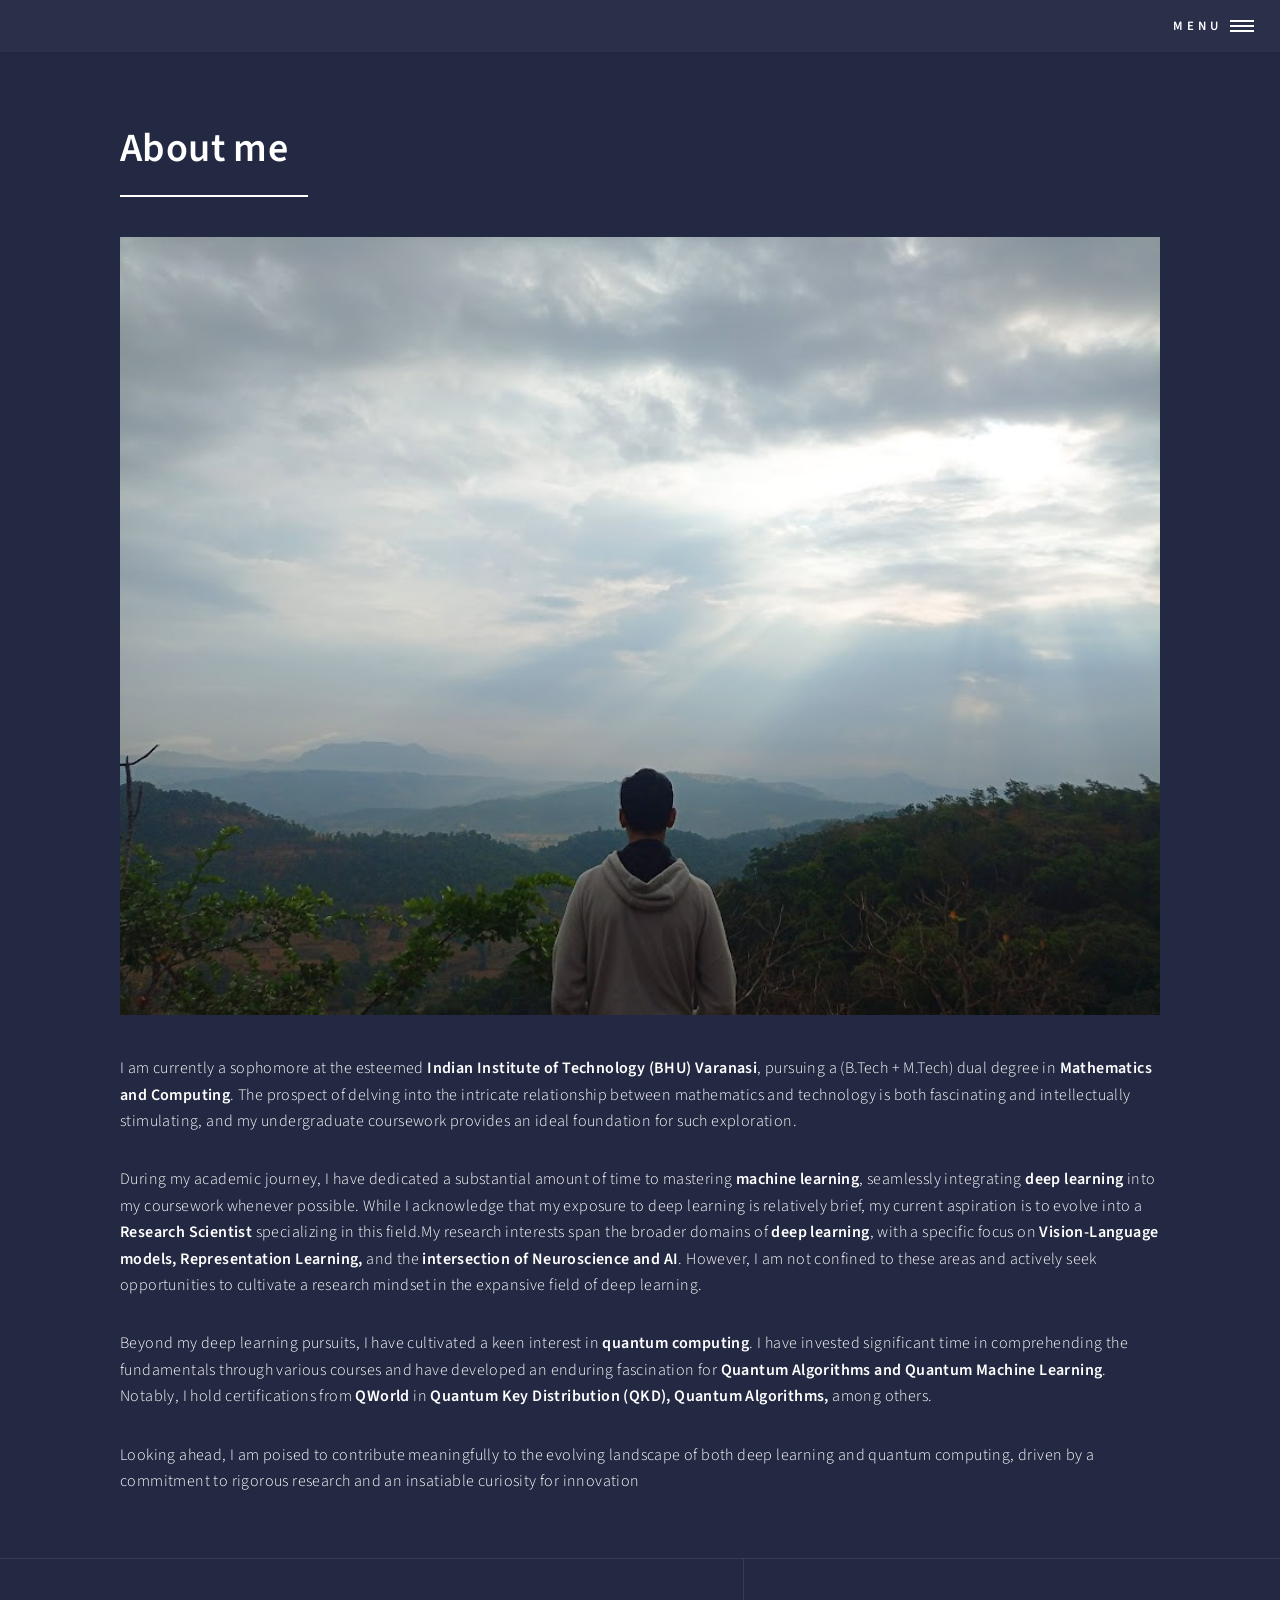
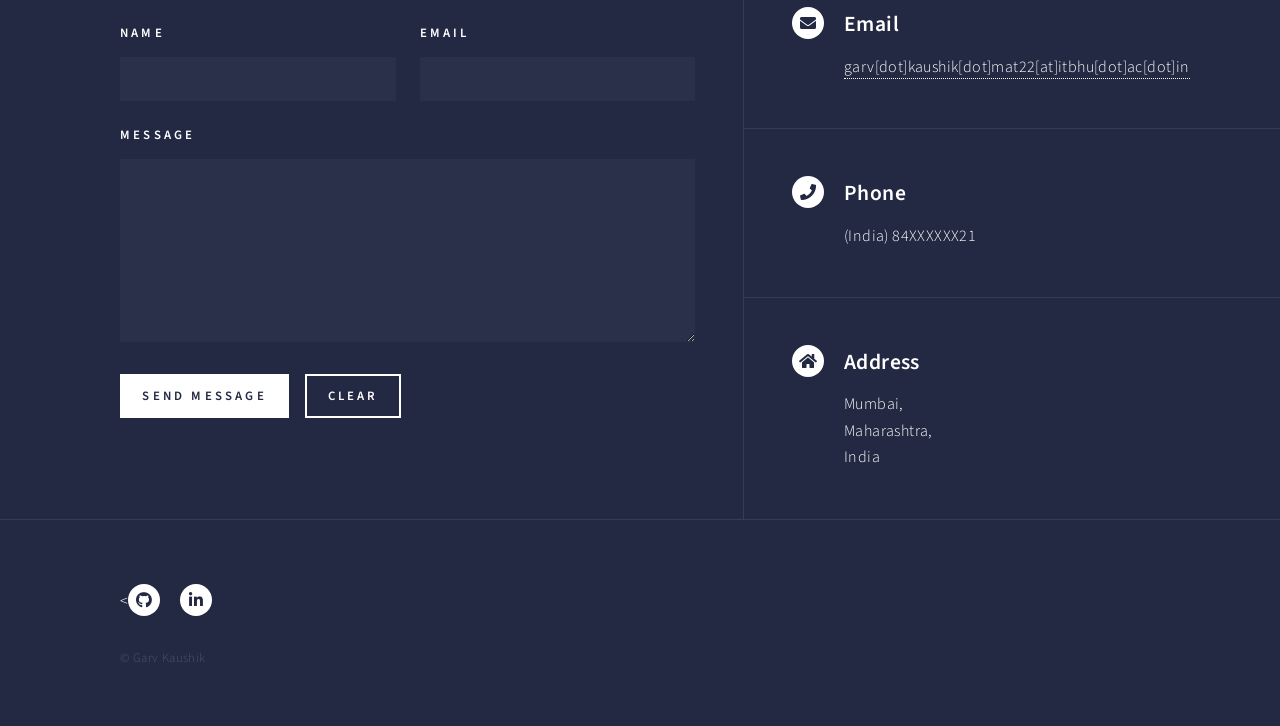
==== About_me.html @ 54e35c18 "Intial Commit" ====
<!DOCTYPE HTML>

<html>
	<head>
		<title>About me- Garv Kaushik</title>
		<meta charset="utf-8" />
		<meta name="viewport" content="width=device-width, initial-scale=1, user-scalable=no" />
		<link rel="stylesheet" href="assets/css/main.css" />
		<noscript><link rel="stylesheet" href="assets/css/noscript.css" /></noscript>
	</head>
	<body class="is-preload">

		<!-- Wrapper -->
			<div id="wrapper">

				<!-- Header -->
					<header id="header">
						<nav>
							<a href="#menu">Menu</a>
						</nav>
					</header>

				<!-- Menu -->
				<nav id="menu">
					<ul class="links">
						<li><a href="index.html">Home</a></li>
						<li><a href="About_me.html">About me</a></li>
						<li><a href="Projects.html">Projects</a></li>
						<li><a href="Experience.html">Experience</a></li>
						<li><a href="Academic_Achievements.html">Academic Achievements</a></li>
					</ul>
					<ul class="actions stacked">
						<li><a href="https://drive.google.com/file/d/11mmq-RxL48iSy49gNQ20xKnL7WQzldx2/view?usp=drive_link" class="button primary fit">CV/Resume</a></li>
					</ul>
				</nav>

				<!-- Main -->
					<div id="main" class="alt">

						<!-- One -->
							<section id="one">
								<div class="inner">
									<header class="major">
										<h1>About me</h1>
									</header>
									<span class="image main"><img src="images/About_me.jpg" alt="" /></span>
									<p>I am currently a sophomore at the esteemed <Strong>Indian Institute of Technology (BHU) Varanasi</Strong>, pursuing a (B.Tech + M.Tech) dual degree in <Strong>Mathematics and Computing</Strong>. The prospect of delving into the intricate relationship between mathematics and technology is both fascinating and intellectually stimulating, and my undergraduate coursework provides an ideal foundation for such exploration.</p>
									<p>During my academic journey, I have dedicated a substantial amount of time to mastering <Strong>machine learning</Strong>, seamlessly integrating <Strong>deep learning</Strong> into my coursework whenever possible. While I acknowledge that my exposure to deep learning is relatively brief, my current aspiration is to evolve into a <Strong>Research Scientist</Strong> specializing in this field.My research interests span the broader domains of <Strong>deep learning</Strong>, with a specific focus on <Strong>Vision-Language models, Representation Learning,</Strong> and the <Strong>intersection of Neuroscience and AI</Strong>. However, I am not confined to these areas and actively seek opportunities to cultivate a research mindset in the expansive field of deep learning. </p>
									<p>Beyond my deep learning pursuits, I have cultivated a keen interest in <Strong>quantum computing</Strong>. I have invested significant time in comprehending the fundamentals through various courses and have developed an enduring fascination for <Strong>Quantum Algorithms and Quantum Machine Learning</Strong>. Notably, I hold certifications from <Strong>QWorld</Strong> in <Strong>Quantum Key Distribution (QKD), Quantum Algorithms,</Strong> among others.</p>
									<p>Looking ahead, I am poised to contribute meaningfully to the evolving landscape of both deep learning and quantum computing, driven by a commitment to rigorous research and an insatiable curiosity for innovation</p>
								</div>
							</section>

					</div>

				<!-- Contact -->
					<section id="contact">
						<div class="inner">
							<section>
								<form method="post" action="#">
									<div class="fields">
										<div class="field half">
											<label for="name">Name</label>
											<input type="text" name="name" id="name" />
										</div>
										<div class="field half">
											<label for="email">Email</label>
											<input type="text" name="email" id="email" />
										</div>
										<div class="field">
											<label for="message">Message</label>
											<textarea name="message" id="message" rows="6"></textarea>
										</div>
									</div>
									<ul class="actions">
										<li><input type="submit" value="Send Message" class="primary" /></li>
										<li><input type="reset" value="Clear" /></li>
									</ul>
								</form>
							</section>
							<section class="split">
								<section>
									<div class="contact-method">
										<span class="icon solid alt fa-envelope"></span>
										<h3>Email</h3>
										<a href="#">garv[dot]kaushik[dot]mat22[at]itbhu[dot]ac[dot]in</a>
									</div>
								</section>
								<section>
									<div class="contact-method">
										<span class="icon solid alt fa-phone"></span>
										<h3>Phone</h3>
										<span>(India) 84XXXXXX21</span>
									</div>
								</section>
								<section>
									<div class="contact-method">
										<span class="icon solid alt fa-home"></span>
										<h3>Address</h3>
										<span>Mumbai,<br />
										Maharashtra,<br />
										India</span>
									</div>
								</section>
							</section>
						</div>
					</section>

				<!-- Footer -->
					<footer id="footer">
						<div class="inner">
							<ul class="icons">
								<<li><a href="https://github.com/GARV-k" class="icon brands alt fa-github"><span class="label">GitHub</span></a></li>
								<li><a href="https://www.linkedin.com/in/garv-kaushik-52278624b/" class="icon brands alt fa-linkedin-in"><span class="label">LinkedIn</span></a></li>
							</ul>
							<ul class="copyright">
								<li>&copy; Garv Kaushik</li>
							</ul>
						</div>
					</footer>

			</div>

		<!-- Scripts -->
			<script src="assets/js/jquery.min.js"></script>
			<script src="assets/js/jquery.scrolly.min.js"></script>
			<script src="assets/js/jquery.scrollex.min.js"></script>
			<script src="assets/js/browser.min.js"></script>
			<script src="assets/js/breakpoints.min.js"></script>
			<script src="assets/js/util.js"></script>
			<script src="assets/js/main.js"></script>

	</body>
</html>
---- assets/css/main.css ----
@import url(fontawesome-all.min.css);
@import url("https://fonts.googleapis.com/css?family=Source+Sans+Pro:300,300italic,600,600italic");

/*
	Forty by HTML5 UP
	html5up.net | @ajlkn
	Free for personal and commercial use under the CCA 3.0 license (html5up.net/license)
*/
/* Add this in your CSS file or in the style tag within the head */
/* Add this in your CSS file or in the style tag within the head */
/* Add this in your CSS file or in the style tag within the head */
.circle-image {
    border-radius: 50%;
    width: 200px; /* Adjust the width as needed */
    height: 200px; /* Adjust the height as needed */
    object-fit: cover; /* Maintain the aspect ratio */
    margin-left: auto; /* Push the image to the right */
    display: block; /* Ensure the image is treated as a block element */
    margin-bottom: 20px; /* Optional: Adjust margin as needed */
}


html, body, div, span, applet, object,
iframe, h1, h2, h3, h4, h5, h6, p, blockquote,
pre, a, abbr, acronym, address, big, cite,
code, del, dfn, em, img, ins, kbd, q, s, samp,
small, strike, strong, sub, sup, tt, var, b,
u, i, center, dl, dt, dd, ol, ul, li, fieldset,
form, label, legend, table, caption, tbody,
tfoot, thead, tr, th, td, article, aside,
canvas, details, embed, figure, figcaption,
footer, header, hgroup, menu, nav, output, ruby,
section, summary, time, mark, audio, video {
	margin: 0;
	padding: 0;
	border: 0;
	font-size: 100%;
	font: inherit;
	vertical-align: baseline;}

article, aside, details, figcaption, figure,
footer, header, hgroup, menu, nav, section {
	display: block;}

body {
	line-height: 1;
}

ol, ul {
	list-style: none;
}

blockquote, q {
	quotes: none;
}

	blockquote:before, blockquote:after, q:before, q:after {
		content: '';
		content: none;
	}

table {
	border-collapse: collapse;
	border-spacing: 0;
}

body {
	-webkit-text-size-adjust: none;
}

mark {
	background-color: transparent;
	color: inherit;
}

input::-moz-focus-inner {
	border: 0;
	padding: 0;
}

input, select, textarea {
	-moz-appearance: none;
	-webkit-appearance: none;
	-ms-appearance: none;
	appearance: none;
}

/* Basic */

	@-ms-viewport {
		width: device-width;
	}

	body {
		-ms-overflow-style: scrollbar;
	}

	@media screen and (max-width: 480px) {

		html, body {
			min-width: 320px;
		}

	}

	html {
		box-sizing: border-box;
	}

	*, *:before, *:after {
		box-sizing: inherit;
	}

	body {
		background: #242943;
	}

		body.is-preload *, body.is-preload *:before, body.is-preload *:after {
			-moz-animation: none !important;
			-webkit-animation: none !important;
			-ms-animation: none !important;
			animation: none !important;
			-moz-transition: none !important;
			-webkit-transition: none !important;
			-ms-transition: none !important;
			transition: none !important;
		}

/* Type */

	body, input, select, textarea {
		color: #ffffff;
		font-family: "Source Sans Pro", Helvetica, sans-serif;
		font-size: 17pt;
		font-weight: 300;
		letter-spacing: 0.025em;
		line-height: 1.65;
	}

		@media screen and (max-width: 1680px) {

			body, input, select, textarea {
				font-size: 14pt;
			}

		}

		@media screen and (max-width: 1280px) {

			body, input, select, textarea {
				font-size: 12pt;
			}

		}

		@media screen and (max-width: 360px) {

			body, input, select, textarea {
				font-size: 11pt;
			}

		}

	a {
		-moz-transition: color 0.2s ease-in-out, border-bottom-color 0.2s ease-in-out;
		-webkit-transition: color 0.2s ease-in-out, border-bottom-color 0.2s ease-in-out;
		-ms-transition: color 0.2s ease-in-out, border-bottom-color 0.2s ease-in-out;
		transition: color 0.2s ease-in-out, border-bottom-color 0.2s ease-in-out;
		border-bottom: dotted 1px;
		color: inherit;
		text-decoration: none;
	}

		a:hover {
			border-bottom-color: transparent;
			color: #9bf1ff !important;
		}

		a:active {
			color: #53e3fb !important;
		}

	strong, b {
		color: #ffffff;
		font-weight: 600;
	}

	em, i {
		font-style: italic;
	}

	p {
		margin: 0 0 2em 0;
	}

	h1, h2, h3, h4, h5, h6 {
		color: #ffffff;
		font-weight: 600;
		line-height: 1.65;
		margin: 0 0 1em 0;
	}

		h1 a, h2 a, h3 a, h4 a, h5 a, h6 a {
			color: inherit;
			border-bottom: 0;
		}

	h1 {
		font-size: 2.5em;
	}

	h2 {
		font-size: 1.75em;
	}

	h3 {
		font-size: 1.35em;
	}

	h4 {
		font-size: 1.1em;
	}

	h5 {
		font-size: 0.9em;
	}

	h6 {
		font-size: 0.7em;
	}

	@media screen and (max-width: 736px) {

		h1 {
			font-size: 2em;
		}

		h2 {
			font-size: 1.5em;
		}

		h3 {
			font-size: 1.25em;
		}

	}

	sub {
		font-size: 0.8em;
		position: relative;
		top: 0.5em;
	}

	sup {
		font-size: 0.8em;
		position: relative;
		top: -0.5em;
	}

	blockquote {
		border-left: solid 4px rgba(212, 212, 255, 0.1);
		font-style: italic;
		margin: 0 0 2em 0;
		padding: 0.5em 0 0.5em 2em;
	}

	code {
		background: rgba(212, 212, 255, 0.035);
		font-family: "Courier New", monospace;
		font-size: 0.9em;
		margin: 0 0.25em;
		padding: 0.25em 0.65em;
	}

	pre {
		-webkit-overflow-scrolling: touch;
		font-family: "Courier New", monospace;
		font-size: 0.9em;
		margin: 0 0 2em 0;
	}

		pre code {
			display: block;
			line-height: 1.75;
			padding: 1em 1.5em;
			overflow-x: auto;
		}

	hr {
		border: 0;
		border-bottom: solid 1px rgba(212, 212, 255, 0.1);
		margin: 2em 0;
	}

		hr.major {
			margin: 3em 0;
		}

	.align-left {
		text-align: left;
	}

	.align-center {
		text-align: center;
	}

	.align-right {
		text-align: right;
	}

/* Row */

	.row {
		display: flex;
		flex-wrap: wrap;
		box-sizing: border-box;
		align-items: stretch;
	}

		.row > * {
			box-sizing: border-box;
		}

		.row.gtr-uniform > * > :last-child {
			margin-bottom: 0;
		}

		.row.aln-left {
			justify-content: flex-start;
		}

		.row.aln-center {
			justify-content: center;
		}

		.row.aln-right {
			justify-content: flex-end;
		}

		.row.aln-top {
			align-items: flex-start;
		}

		.row.aln-middle {
			align-items: center;
		}

		.row.aln-bottom {
			align-items: flex-end;
		}

		.row > .imp {
			order: -1;
		}

		.row > .col-1 {
			width: 8.33333%;
		}

		.row > .off-1 {
			margin-left: 8.33333%;
		}

		.row > .col-2 {
			width: 16.66667%;
		}

		.row > .off-2 {
			margin-left: 16.66667%;
		}

		.row > .col-3 {
			width: 25%;
		}

		.row > .off-3 {
			margin-left: 25%;
		}

		.row > .col-4 {
			width: 33.33333%;
		}

		.row > .off-4 {
			margin-left: 33.33333%;
		}

		.row > .col-5 {
			width: 41.66667%;
		}

		.row > .off-5 {
			margin-left: 41.66667%;
		}

		.row > .col-6 {
			width: 50%;
		}

		.row > .off-6 {
			margin-left: 50%;
		}

		.row > .col-7 {
			width: 58.33333%;
		}

		.row > .off-7 {
			margin-left: 58.33333%;
		}

		.row > .col-8 {
			width: 66.66667%;
		}

		.row > .off-8 {
			margin-left: 66.66667%;
		}

		.row > .col-9 {
			width: 75%;
		}

		.row > .off-9 {
			margin-left: 75%;
		}

		.row > .col-10 {
			width: 83.33333%;
		}

		.row > .off-10 {
			margin-left: 83.33333%;
		}

		.row > .col-11 {
			width: 91.66667%;
		}

		.row > .off-11 {
			margin-left: 91.66667%;
		}

		.row > .col-12 {
			width: 100%;
		}

		.row > .off-12 {
			margin-left: 100%;
		}

		.row.gtr-0 {
			margin-top: 0;
			margin-left: 0em;
		}

			.row.gtr-0 > * {
				padding: 0 0 0 0em;
			}

			.row.gtr-0.gtr-uniform {
				margin-top: 0em;
			}

				.row.gtr-0.gtr-uniform > * {
					padding-top: 0em;
				}

		.row.gtr-25 {
			margin-top: 0;
			margin-left: -0.5em;
		}

			.row.gtr-25 > * {
				padding: 0 0 0 0.5em;
			}

			.row.gtr-25.gtr-uniform {
				margin-top: -0.5em;
			}

				.row.gtr-25.gtr-uniform > * {
					padding-top: 0.5em;
				}

		.row.gtr-50 {
			margin-top: 0;
			margin-left: -1em;
		}

			.row.gtr-50 > * {
				padding: 0 0 0 1em;
			}

			.row.gtr-50.gtr-uniform {
				margin-top: -1em;
			}

				.row.gtr-50.gtr-uniform > * {
					padding-top: 1em;
				}

		.row {
			margin-top: 0;
			margin-left: -2em;
		}

			.row > * {
				padding: 0 0 0 2em;
			}

			.row.gtr-uniform {
				margin-top: -2em;
			}

				.row.gtr-uniform > * {
					padding-top: 2em;
				}

		.row.gtr-150 {
			margin-top: 0;
			margin-left: -3em;
		}

			.row.gtr-150 > * {
				padding: 0 0 0 3em;
			}

			.row.gtr-150.gtr-uniform {
				margin-top: -3em;
			}

				.row.gtr-150.gtr-uniform > * {
					padding-top: 3em;
				}

		.row.gtr-200 {
			margin-top: 0;
			margin-left: -4em;
		}

			.row.gtr-200 > * {
				padding: 0 0 0 4em;
			}

			.row.gtr-200.gtr-uniform {
				margin-top: -4em;
			}

				.row.gtr-200.gtr-uniform > * {
					padding-top: 4em;
				}

		@media screen and (max-width: 1680px) {

			.row {
				display: flex;
				flex-wrap: wrap;
				box-sizing: border-box;
				align-items: stretch;
			}

				.row > * {
					box-sizing: border-box;
				}

				.row.gtr-uniform > * > :last-child {
					margin-bottom: 0;
				}

				.row.aln-left {
					justify-content: flex-start;
				}

				.row.aln-center {
					justify-content: center;
				}

				.row.aln-right {
					justify-content: flex-end;
				}

				.row.aln-top {
					align-items: flex-start;
				}

				.row.aln-middle {
					align-items: center;
				}

				.row.aln-bottom {
					align-items: flex-end;
				}

				.row > .imp-xlarge {
					order: -1;
				}

				.row > .col-1-xlarge {
					width: 8.33333%;
				}

				.row > .off-1-xlarge {
					margin-left: 8.33333%;
				}

				.row > .col-2-xlarge {
					width: 16.66667%;
				}

				.row > .off-2-xlarge {
					margin-left: 16.66667%;
				}

				.row > .col-3-xlarge {
					width: 25%;
				}

				.row > .off-3-xlarge {
					margin-left: 25%;
				}

				.row > .col-4-xlarge {
					width: 33.33333%;
				}

				.row > .off-4-xlarge {
					margin-left: 33.33333%;
				}

				.row > .col-5-xlarge {
					width: 41.66667%;
				}

				.row > .off-5-xlarge {
					margin-left: 41.66667%;
				}

				.row > .col-6-xlarge {
					width: 50%;
				}

				.row > .off-6-xlarge {
					margin-left: 50%;
				}

				.row > .col-7-xlarge {
					width: 58.33333%;
				}

				.row > .off-7-xlarge {
					margin-left: 58.33333%;
				}

				.row > .col-8-xlarge {
					width: 66.66667%;
				}

				.row > .off-8-xlarge {
					margin-left: 66.66667%;
				}

				.row > .col-9-xlarge {
					width: 75%;
				}

				.row > .off-9-xlarge {
					margin-left: 75%;
				}

				.row > .col-10-xlarge {
					width: 83.33333%;
				}

				.row > .off-10-xlarge {
					margin-left: 83.33333%;
				}

				.row > .col-11-xlarge {
					width: 91.66667%;
				}

				.row > .off-11-xlarge {
					margin-left: 91.66667%;
				}

				.row > .col-12-xlarge {
					width: 100%;
				}

				.row > .off-12-xlarge {
					margin-left: 100%;
				}

				.row.gtr-0 {
					margin-top: 0;
					margin-left: 0em;
				}

					.row.gtr-0 > * {
						padding: 0 0 0 0em;
					}

					.row.gtr-0.gtr-uniform {
						margin-top: 0em;
					}

						.row.gtr-0.gtr-uniform > * {
							padding-top: 0em;
						}

				.row.gtr-25 {
					margin-top: 0;
					margin-left: -0.5em;
				}

					.row.gtr-25 > * {
						padding: 0 0 0 0.5em;
					}

					.row.gtr-25.gtr-uniform {
						margin-top: -0.5em;
					}

						.row.gtr-25.gtr-uniform > * {
							padding-top: 0.5em;
						}

				.row.gtr-50 {
					margin-top: 0;
					margin-left: -1em;
				}

					.row.gtr-50 > * {
						padding: 0 0 0 1em;
					}

					.row.gtr-50.gtr-uniform {
						margin-top: -1em;
					}

						.row.gtr-50.gtr-uniform > * {
							padding-top: 1em;
						}

				.row {
					margin-top: 0;
					margin-left: -2em;
				}

					.row > * {
						padding: 0 0 0 2em;
					}

					.row.gtr-uniform {
						margin-top: -2em;
					}

						.row.gtr-uniform > * {
							padding-top: 2em;
						}

				.row.gtr-150 {
					margin-top: 0;
					margin-left: -3em;
				}

					.row.gtr-150 > * {
						padding: 0 0 0 3em;
					}

					.row.gtr-150.gtr-uniform {
						margin-top: -3em;
					}

						.row.gtr-150.gtr-uniform > * {
							padding-top: 3em;
						}

				.row.gtr-200 {
					margin-top: 0;
					margin-left: -4em;
				}

					.row.gtr-200 > * {
						padding: 0 0 0 4em;
					}

					.row.gtr-200.gtr-uniform {
						margin-top: -4em;
					}

						.row.gtr-200.gtr-uniform > * {
							padding-top: 4em;
						}

		}

		@media screen and (max-width: 1280px) {

			.row {
				display: flex;
				flex-wrap: wrap;
				box-sizing: border-box;
				align-items: stretch;
			}

				.row > * {
					box-sizing: border-box;
				}

				.row.gtr-uniform > * > :last-child {
					margin-bottom: 0;
				}

				.row.aln-left {
					justify-content: flex-start;
				}

				.row.aln-center {
					justify-content: center;
				}

				.row.aln-right {
					justify-content: flex-end;
				}

				.row.aln-top {
					align-items: flex-start;
				}

				.row.aln-middle {
					align-items: center;
				}

				.row.aln-bottom {
					align-items: flex-end;
				}

				.row > .imp-large {
					order: -1;
				}

				.row > .col-1-large {
					width: 8.33333%;
				}

				.row > .off-1-large {
					margin-left: 8.33333%;
				}

				.row > .col-2-large {
					width: 16.66667%;
				}

				.row > .off-2-large {
					margin-left: 16.66667%;
				}

				.row > .col-3-large {
					width: 25%;
				}

				.row > .off-3-large {
					margin-left: 25%;
				}

				.row > .col-4-large {
					width: 33.33333%;
				}

				.row > .off-4-large {
					margin-left: 33.33333%;
				}

				.row > .col-5-large {
					width: 41.66667%;
				}

				.row > .off-5-large {
					margin-left: 41.66667%;
				}

				.row > .col-6-large {
					width: 50%;
				}

				.row > .off-6-large {
					margin-left: 50%;
				}

				.row > .col-7-large {
					width: 58.33333%;
				}

				.row > .off-7-large {
					margin-left: 58.33333%;
				}

				.row > .col-8-large {
					width: 66.66667%;
				}

				.row > .off-8-large {
					margin-left: 66.66667%;
				}

				.row > .col-9-large {
					width: 75%;
				}

				.row > .off-9-large {
					margin-left: 75%;
				}

				.row > .col-10-large {
					width: 83.33333%;
				}

				.row > .off-10-large {
					margin-left: 83.33333%;
				}

				.row > .col-11-large {
					width: 91.66667%;
				}

				.row > .off-11-large {
					margin-left: 91.66667%;
				}

				.row > .col-12-large {
					width: 100%;
				}

				.row > .off-12-large {
					margin-left: 100%;
				}

				.row.gtr-0 {
					margin-top: 0;
					margin-left: 0em;
				}

					.row.gtr-0 > * {
						padding: 0 0 0 0em;
					}

					.row.gtr-0.gtr-uniform {
						margin-top: 0em;
					}

						.row.gtr-0.gtr-uniform > * {
							padding-top: 0em;
						}

				.row.gtr-25 {
					margin-top: 0;
					margin-left: -0.375em;
				}

					.row.gtr-25 > * {
						padding: 0 0 0 0.375em;
					}

					.row.gtr-25.gtr-uniform {
						margin-top: -0.375em;
					}

						.row.gtr-25.gtr-uniform > * {
							padding-top: 0.375em;
						}

				.row.gtr-50 {
					margin-top: 0;
					margin-left: -0.75em;
				}

					.row.gtr-50 > * {
						padding: 0 0 0 0.75em;
					}

					.row.gtr-50.gtr-uniform {
						margin-top: -0.75em;
					}

						.row.gtr-50.gtr-uniform > * {
							padding-top: 0.75em;
						}

				.row {
					margin-top: 0;
					margin-left: -1.5em;
				}

					.row > * {
						padding: 0 0 0 1.5em;
					}

					.row.gtr-uniform {
						margin-top: -1.5em;
					}

						.row.gtr-uniform > * {
							padding-top: 1.5em;
						}

				.row.gtr-150 {
					margin-top: 0;
					margin-left: -2.25em;
				}

					.row.gtr-150 > * {
						padding: 0 0 0 2.25em;
					}

					.row.gtr-150.gtr-uniform {
						margin-top: -2.25em;
					}

						.row.gtr-150.gtr-uniform > * {
							padding-top: 2.25em;
						}

				.row.gtr-200 {
					margin-top: 0;
					margin-left: -3em;
				}

					.row.gtr-200 > * {
						padding: 0 0 0 3em;
					}

					.row.gtr-200.gtr-uniform {
						margin-top: -3em;
					}

						.row.gtr-200.gtr-uniform > * {
							padding-top: 3em;
						}

		}

		@media screen and (max-width: 980px) {

			.row {
				display: flex;
				flex-wrap: wrap;
				box-sizing: border-box;
				align-items: stretch;
			}

				.row > * {
					box-sizing: border-box;
				}

				.row.gtr-uniform > * > :last-child {
					margin-bottom: 0;
				}

				.row.aln-left {
					justify-content: flex-start;
				}

				.row.aln-center {
					justify-content: center;
				}

				.row.aln-right {
					justify-content: flex-end;
				}

				.row.aln-top {
					align-items: flex-start;
				}

				.row.aln-middle {
					align-items: center;
				}

				.row.aln-bottom {
					align-items: flex-end;
				}

				.row > .imp-medium {
					order: -1;
				}

				.row > .col-1-medium {
					width: 8.33333%;
				}

				.row > .off-1-medium {
					margin-left: 8.33333%;
				}

				.row > .col-2-medium {
					width: 16.66667%;
				}

				.row > .off-2-medium {
					margin-left: 16.66667%;
				}

				.row > .col-3-medium {
					width: 25%;
				}

				.row > .off-3-medium {
					margin-left: 25%;
				}

				.row > .col-4-medium {
					width: 33.33333%;
				}

				.row > .off-4-medium {
					margin-left: 33.33333%;
				}

				.row > .col-5-medium {
					width: 41.66667%;
				}

				.row > .off-5-medium {
					margin-left: 41.66667%;
				}

				.row > .col-6-medium {
					width: 50%;
				}

				.row > .off-6-medium {
					margin-left: 50%;
				}

				.row > .col-7-medium {
					width: 58.33333%;
				}

				.row > .off-7-medium {
					margin-left: 58.33333%;
				}

				.row > .col-8-medium {
					width: 66.66667%;
				}

				.row > .off-8-medium {
					margin-left: 66.66667%;
				}

				.row > .col-9-medium {
					width: 75%;
				}

				.row > .off-9-medium {
					margin-left: 75%;
				}

				.row > .col-10-medium {
					width: 83.33333%;
				}

				.row > .off-10-medium {
					margin-left: 83.33333%;
				}

				.row > .col-11-medium {
					width: 91.66667%;
				}

				.row > .off-11-medium {
					margin-left: 91.66667%;
				}

				.row > .col-12-medium {
					width: 100%;
				}

				.row > .off-12-medium {
					margin-left: 100%;
				}

				.row.gtr-0 {
					margin-top: 0;
					margin-left: 0em;
				}

					.row.gtr-0 > * {
						padding: 0 0 0 0em;
					}

					.row.gtr-0.gtr-uniform {
						margin-top: 0em;
					}

						.row.gtr-0.gtr-uniform > * {
							padding-top: 0em;
						}

				.row.gtr-25 {
					margin-top: 0;
					margin-left: -0.375em;
				}

					.row.gtr-25 > * {
						padding: 0 0 0 0.375em;
					}

					.row.gtr-25.gtr-uniform {
						margin-top: -0.375em;
					}

						.row.gtr-25.gtr-uniform > * {
							padding-top: 0.375em;
						}

				.row.gtr-50 {
					margin-top: 0;
					margin-left: -0.75em;
				}

					.row.gtr-50 > * {
						padding: 0 0 0 0.75em;
					}

					.row.gtr-50.gtr-uniform {
						margin-top: -0.75em;
					}

						.row.gtr-50.gtr-uniform > * {
							padding-top: 0.75em;
						}

				.row {
					margin-top: 0;
					margin-left: -1.5em;
				}

					.row > * {
						padding: 0 0 0 1.5em;
					}

					.row.gtr-uniform {
						margin-top: -1.5em;
					}

						.row.gtr-uniform > * {
							padding-top: 1.5em;
						}

				.row.gtr-150 {
					margin-top: 0;
					margin-left: -2.25em;
				}

					.row.gtr-150 > * {
						padding: 0 0 0 2.25em;
					}

					.row.gtr-150.gtr-uniform {
						margin-top: -2.25em;
					}

						.row.gtr-150.gtr-uniform > * {
							padding-top: 2.25em;
						}

				.row.gtr-200 {
					margin-top: 0;
					margin-left: -3em;
				}

					.row.gtr-200 > * {
						padding: 0 0 0 3em;
					}

					.row.gtr-200.gtr-uniform {
						margin-top: -3em;
					}

						.row.gtr-200.gtr-uniform > * {
							padding-top: 3em;
						}

		}

		@media screen and (max-width: 736px) {

			.row {
				display: flex;
				flex-wrap: wrap;
				box-sizing: border-box;
				align-items: stretch;
			}

				.row > * {
					box-sizing: border-box;
				}

				.row.gtr-uniform > * > :last-child {
					margin-bottom: 0;
				}

				.row.aln-left {
					justify-content: flex-start;
				}

				.row.aln-center {
					justify-content: center;
				}

				.row.aln-right {
					justify-content: flex-end;
				}

				.row.aln-top {
					align-items: flex-start;
				}

				.row.aln-middle {
					align-items: center;
				}

				.row.aln-bottom {
					align-items: flex-end;
				}

				.row > .imp-small {
					order: -1;
				}

				.row > .col-1-small {
					width: 8.33333%;
				}

				.row > .off-1-small {
					margin-left: 8.33333%;
				}

				.row > .col-2-small {
					width: 16.66667%;
				}

				.row > .off-2-small {
					margin-left: 16.66667%;
				}

				.row > .col-3-small {
					width: 25%;
				}

				.row > .off-3-small {
					margin-left: 25%;
				}

				.row > .col-4-small {
					width: 33.33333%;
				}

				.row > .off-4-small {
					margin-left: 33.33333%;
				}

				.row > .col-5-small {
					width: 41.66667%;
				}

				.row > .off-5-small {
					margin-left: 41.66667%;
				}

				.row > .col-6-small {
					width: 50%;
				}

				.row > .off-6-small {
					margin-left: 50%;
				}

				.row > .col-7-small {
					width: 58.33333%;
				}

				.row > .off-7-small {
					margin-left: 58.33333%;
				}

				.row > .col-8-small {
					width: 66.66667%;
				}

				.row > .off-8-small {
					margin-left: 66.66667%;
				}

				.row > .col-9-small {
					width: 75%;
				}

				.row > .off-9-small {
					margin-left: 75%;
				}

				.row > .col-10-small {
					width: 83.33333%;
				}

				.row > .off-10-small {
					margin-left: 83.33333%;
				}

				.row > .col-11-small {
					width: 91.66667%;
				}

				.row > .off-11-small {
					margin-left: 91.66667%;
				}

				.row > .col-12-small {
					width: 100%;
				}

				.row > .off-12-small {
					margin-left: 100%;
				}

				.row.gtr-0 {
					margin-top: 0;
					margin-left: 0em;
				}

					.row.gtr-0 > * {
						padding: 0 0 0 0em;
					}

					.row.gtr-0.gtr-uniform {
						margin-top: 0em;
					}

						.row.gtr-0.gtr-uniform > * {
							padding-top: 0em;
						}

				.row.gtr-25 {
					margin-top: 0;
					margin-left: -0.3125em;
				}

					.row.gtr-25 > * {
						padding: 0 0 0 0.3125em;
					}

					.row.gtr-25.gtr-uniform {
						margin-top: -0.3125em;
					}

						.row.gtr-25.gtr-uniform > * {
							padding-top: 0.3125em;
						}

				.row.gtr-50 {
					margin-top: 0;
					margin-left: -0.625em;
				}

					.row.gtr-50 > * {
						padding: 0 0 0 0.625em;
					}

					.row.gtr-50.gtr-uniform {
						margin-top: -0.625em;
					}

						.row.gtr-50.gtr-uniform > * {
							padding-top: 0.625em;
						}

				.row {
					margin-top: 0;
					margin-left: -1.25em;
				}

					.row > * {
						padding: 0 0 0 1.25em;
					}

					.row.gtr-uniform {
						margin-top: -1.25em;
					}

						.row.gtr-uniform > * {
							padding-top: 1.25em;
						}

				.row.gtr-150 {
					margin-top: 0;
					margin-left: -1.875em;
				}

					.row.gtr-150 > * {
						padding: 0 0 0 1.875em;
					}

					.row.gtr-150.gtr-uniform {
						margin-top: -1.875em;
					}

						.row.gtr-150.gtr-uniform > * {
							padding-top: 1.875em;
						}

				.row.gtr-200 {
					margin-top: 0;
					margin-left: -2.5em;
				}

					.row.gtr-200 > * {
						padding: 0 0 0 2.5em;
					}

					.row.gtr-200.gtr-uniform {
						margin-top: -2.5em;
					}

						.row.gtr-200.gtr-uniform > * {
							padding-top: 2.5em;
						}

		}

		@media screen and (max-width: 480px) {

			.row {
				display: flex;
				flex-wrap: wrap;
				box-sizing: border-box;
				align-items: stretch;
			}

				.row > * {
					box-sizing: border-box;
				}

				.row.gtr-uniform > * > :last-child {
					margin-bottom: 0;
				}

				.row.aln-left {
					justify-content: flex-start;
				}

				.row.aln-center {
					justify-content: center;
				}

				.row.aln-right {
					justify-content: flex-end;
				}

				.row.aln-top {
					align-items: flex-start;
				}

				.row.aln-middle {
					align-items: center;
				}

				.row.aln-bottom {
					align-items: flex-end;
				}

				.row > .imp-xsmall {
					order: -1;
				}

				.row > .col-1-xsmall {
					width: 8.33333%;
				}

				.row > .off-1-xsmall {
					margin-left: 8.33333%;
				}

				.row > .col-2-xsmall {
					width: 16.66667%;
				}

				.row > .off-2-xsmall {
					margin-left: 16.66667%;
				}

				.row > .col-3-xsmall {
					width: 25%;
				}

				.row > .off-3-xsmall {
					margin-left: 25%;
				}

				.row > .col-4-xsmall {
					width: 33.33333%;
				}

				.row > .off-4-xsmall {
					margin-left: 33.33333%;
				}

				.row > .col-5-xsmall {
					width: 41.66667%;
				}

				.row > .off-5-xsmall {
					margin-left: 41.66667%;
				}

				.row > .col-6-xsmall {
					width: 50%;
				}

				.row > .off-6-xsmall {
					margin-left: 50%;
				}

				.row > .col-7-xsmall {
					width: 58.33333%;
				}

				.row > .off-7-xsmall {
					margin-left: 58.33333%;
				}

				.row > .col-8-xsmall {
					width: 66.66667%;
				}

				.row > .off-8-xsmall {
					margin-left: 66.66667%;
				}

				.row > .col-9-xsmall {
					width: 75%;
				}

				.row > .off-9-xsmall {
					margin-left: 75%;
				}

				.row > .col-10-xsmall {
					width: 83.33333%;
				}

				.row > .off-10-xsmall {
					margin-left: 83.33333%;
				}

				.row > .col-11-xsmall {
					width: 91.66667%;
				}

				.row > .off-11-xsmall {
					margin-left: 91.66667%;
				}

				.row > .col-12-xsmall {
					width: 100%;
				}

				.row > .off-12-xsmall {
					margin-left: 100%;
				}

				.row.gtr-0 {
					margin-top: 0;
					margin-left: 0em;
				}

					.row.gtr-0 > * {
						padding: 0 0 0 0em;
					}

					.row.gtr-0.gtr-uniform {
						margin-top: 0em;
					}

						.row.gtr-0.gtr-uniform > * {
							padding-top: 0em;
						}

				.row.gtr-25 {
					margin-top: 0;
					margin-left: -0.3125em;
				}

					.row.gtr-25 > * {
						padding: 0 0 0 0.3125em;
					}

					.row.gtr-25.gtr-uniform {
						margin-top: -0.3125em;
					}

						.row.gtr-25.gtr-uniform > * {
							padding-top: 0.3125em;
						}

				.row.gtr-50 {
					margin-top: 0;
					margin-left: -0.625em;
				}

					.row.gtr-50 > * {
						padding: 0 0 0 0.625em;
					}

					.row.gtr-50.gtr-uniform {
						margin-top: -0.625em;
					}

						.row.gtr-50.gtr-uniform > * {
							padding-top: 0.625em;
						}

				.row {
					margin-top: 0;
					margin-left: -1.25em;
				}

					.row > * {
						padding: 0 0 0 1.25em;
					}

					.row.gtr-uniform {
						margin-top: -1.25em;
					}

						.row.gtr-uniform > * {
							padding-top: 1.25em;
						}

				.row.gtr-150 {
					margin-top: 0;
					margin-left: -1.875em;
				}

					.row.gtr-150 > * {
						padding: 0 0 0 1.875em;
					}

					.row.gtr-150.gtr-uniform {
						margin-top: -1.875em;
					}

						.row.gtr-150.gtr-uniform > * {
							padding-top: 1.875em;
						}

				.row.gtr-200 {
					margin-top: 0;
					margin-left: -2.5em;
				}

					.row.gtr-200 > * {
						padding: 0 0 0 2.5em;
					}

					.row.gtr-200.gtr-uniform {
						margin-top: -2.5em;
					}

						.row.gtr-200.gtr-uniform > * {
							padding-top: 2.5em;
						}

		}

/* Section/Article */

	section.special, article.special {
		text-align: center;
	}

	header.major {
		width: -moz-max-content;
		width: -webkit-max-content;
		width: -ms-max-content;
		width: max-content;
		margin-bottom: 2em;
	}

		header.major > :first-child {
			margin-bottom: 0;
			width: calc(100% + 0.5em);
		}

			header.major > :first-child:after {
				content: '';
				background-color: #ffffff;
				display: block;
				height: 2px;
				margin: 0.325em 0 0.5em 0;
				width: 100%;
			}

		header.major > p {
			font-size: 0.7em;
			font-weight: 600;
			letter-spacing: 0.25em;
			margin-bottom: 0;
			text-transform: uppercase;
		}

		body.is-ie header.major > :first-child:after {
			max-width: 9em;
		}

		body.is-ie header.major > h1:after {
			max-width: 100% !important;
		}

	@media screen and (max-width: 736px) {

		header.major > p br {
			display: none;
		}

	}

/* Form */

	form {
		margin: 0 0 2em 0;
	}

		form > :last-child {
			margin-bottom: 0;
		}

		form > .fields {
			display: -moz-flex;
			display: -webkit-flex;
			display: -ms-flex;
			display: flex;
			-moz-flex-wrap: wrap;
			-webkit-flex-wrap: wrap;
			-ms-flex-wrap: wrap;
			flex-wrap: wrap;
			width: calc(100% + 3em);
			margin: -1.5em 0 2em -1.5em;
		}

			form > .fields > .field {
				-moz-flex-grow: 0;
				-webkit-flex-grow: 0;
				-ms-flex-grow: 0;
				flex-grow: 0;
				-moz-flex-shrink: 0;
				-webkit-flex-shrink: 0;
				-ms-flex-shrink: 0;
				flex-shrink: 0;
				padding: 1.5em 0 0 1.5em;
				width: calc(100% - 1.5em);
			}

				form > .fields > .field.half {
					width: calc(50% - 0.75em);
				}

				form > .fields > .field.third {
					width: calc(100%/3 - 0.5em);
				}

				form > .fields > .field.quarter {
					width: calc(25% - 0.375em);
				}

		@media screen and (max-width: 480px) {

			form > .fields {
				width: calc(100% + 3em);
				margin: -1.5em 0 2em -1.5em;
			}

				form > .fields > .field {
					padding: 1.5em 0 0 1.5em;
					width: calc(100% - 1.5em);
				}

					form > .fields > .field.half {
						width: calc(100% - 1.5em);
					}

					form > .fields > .field.third {
						width: calc(100% - 1.5em);
					}

					form > .fields > .field.quarter {
						width: calc(100% - 1.5em);
					}

		}

	label {
		color: #ffffff;
		display: block;
		font-size: 0.8em;
		font-weight: 600;
		letter-spacing: 0.25em;
		margin: 0 0 1em 0;
		text-transform: uppercase;
	}

	input[type="text"],
	input[type="password"],
	input[type="email"],
	input[type="tel"],
	input[type="search"],
	input[type="url"],
	select,
	textarea {
		-moz-appearance: none;
		-webkit-appearance: none;
		-ms-appearance: none;
		appearance: none;
		background: rgba(212, 212, 255, 0.035);
		border: none;
		border-radius: 0;
		color: inherit;
		display: block;
		outline: 0;
		padding: 0 1em;
		text-decoration: none;
		width: 100%;
	}

		input[type="text"]:invalid,
		input[type="password"]:invalid,
		input[type="email"]:invalid,
		input[type="tel"]:invalid,
		input[type="search"]:invalid,
		input[type="url"]:invalid,
		select:invalid,
		textarea:invalid {
			box-shadow: none;
		}

		input[type="text"]:focus,
		input[type="password"]:focus,
		input[type="email"]:focus,
		input[type="tel"]:focus,
		input[type="search"]:focus,
		input[type="url"]:focus,
		select:focus,
		textarea:focus {
			border-color: #9bf1ff;
			box-shadow: 0 0 0 2px #9bf1ff;
		}

	select {
		background-image: url("data:image/svg+xml;charset=utf8,%3Csvg xmlns='http://www.w3.org/2000/svg' width='40' height='40' preserveAspectRatio='none' viewBox='0 0 40 40'%3E%3Cpath d='M9.4,12.3l10.4,10.4l10.4-10.4c0.2-0.2,0.5-0.4,0.9-0.4c0.3,0,0.6,0.1,0.9,0.4l3.3,3.3c0.2,0.2,0.4,0.5,0.4,0.9 c0,0.4-0.1,0.6-0.4,0.9L20.7,31.9c-0.2,0.2-0.5,0.4-0.9,0.4c-0.3,0-0.6-0.1-0.9-0.4L4.3,17.3c-0.2-0.2-0.4-0.5-0.4-0.9 c0-0.4,0.1-0.6,0.4-0.9l3.3-3.3c0.2-0.2,0.5-0.4,0.9-0.4S9.1,12.1,9.4,12.3z' fill='rgba(212, 212, 255, 0.1)' /%3E%3C/svg%3E");
		background-size: 1.25rem;
		background-repeat: no-repeat;
		background-position: calc(100% - 1rem) center;
		height: 2.75em;
		padding-right: 2.75em;
		text-overflow: ellipsis;
	}

		select option {
			color: #ffffff;
			background: #242943;
		}

		select:focus::-ms-value {
			background-color: transparent;
		}

		select::-ms-expand {
			display: none;
		}

	input[type="text"],
	input[type="password"],
	input[type="email"],
	input[type="tel"],
	input[type="search"],
	input[type="url"],
	select {
		height: 2.75em;
	}

	textarea {
		padding: 0.75em 1em;
	}

	input[type="checkbox"],
	input[type="radio"] {
		-moz-appearance: none;
		-webkit-appearance: none;
		-ms-appearance: none;
		appearance: none;
		display: block;
		float: left;
		margin-right: -2em;
		opacity: 0;
		width: 1em;
		z-index: -1;
	}

		input[type="checkbox"] + label,
		input[type="radio"] + label {
			text-decoration: none;
			color: #ffffff;
			cursor: pointer;
			display: inline-block;
			font-weight: 300;
			padding-left: 2.65em;
			padding-right: 0.75em;
			position: relative;
		}

			input[type="checkbox"] + label:before,
			input[type="radio"] + label:before {
				-moz-osx-font-smoothing: grayscale;
				-webkit-font-smoothing: antialiased;
				display: inline-block;
				font-style: normal;
				font-variant: normal;
				text-rendering: auto;
				line-height: 1;
				text-transform: none !important;
				font-family: 'Font Awesome 5 Free';
				font-weight: 900;
			}

			input[type="checkbox"] + label:before,
			input[type="radio"] + label:before {
				background: rgba(212, 212, 255, 0.035);
				content: '';
				display: inline-block;
				font-size: 0.8em;
				height: 2.0625em;
				left: 0;
				letter-spacing: 0;
				line-height: 2.0625em;
				position: absolute;
				text-align: center;
				top: 0;
				width: 2.0625em;
			}

		input[type="checkbox"]:checked + label:before,
		input[type="radio"]:checked + label:before {
			background: #ffffff;
			border-color: #9bf1ff;
			content: '\f00c';
			color: #242943;
		}

		input[type="checkbox"]:focus + label:before,
		input[type="radio"]:focus + label:before {
			box-shadow: 0 0 0 2px #9bf1ff;
		}

	input[type="radio"] + label:before {
		border-radius: 100%;
	}

	::-webkit-input-placeholder {
		color: rgba(244, 244, 255, 0.2) !important;
		opacity: 1.0;
	}

	:-moz-placeholder {
		color: rgba(244, 244, 255, 0.2) !important;
		opacity: 1.0;
	}

	::-moz-placeholder {
		color: rgba(244, 244, 255, 0.2) !important;
		opacity: 1.0;
	}

	:-ms-input-placeholder {
		color: rgba(244, 244, 255, 0.2) !important;
		opacity: 1.0;
	}

/* Box */

	.box {
		border: solid 1px rgba(212, 212, 255, 0.1);
		margin-bottom: 2em;
		padding: 1.5em;
	}

		.box > :last-child,
		.box > :last-child > :last-child,
		.box > :last-child > :last-child > :last-child {
			margin-bottom: 0;
		}

		.box.alt {
			border: 0;
			border-radius: 0;
			padding: 0;
		}

/* Icon */

	.icon {
		text-decoration: none;
		border-bottom: none;
		position: relative;
	}

		.icon:before {
			-moz-osx-font-smoothing: grayscale;
			-webkit-font-smoothing: antialiased;
			display: inline-block;
			font-style: normal;
			font-variant: normal;
			text-rendering: auto;
			line-height: 1;
			text-transform: none !important;
			font-family: 'Font Awesome 5 Free';
			font-weight: 400;
		}

		.icon > .label {
			display: none;
		}

		.icon:before {
			line-height: inherit;
		}

		.icon.solid:before {
			font-weight: 900;
		}

		.icon.brands:before {
			font-family: 'Font Awesome 5 Brands';
		}

		.icon.alt:before {
			background-color: #ffffff;
			border-radius: 100%;
			color: #242943;
			display: inline-block;
			height: 2em;
			line-height: 2em;
			text-align: center;
			width: 2em;
		}

	a.icon.alt:before {
		-moz-transition: background-color 0.2s ease-in-out;
		-webkit-transition: background-color 0.2s ease-in-out;
		-ms-transition: background-color 0.2s ease-in-out;
		transition: background-color 0.2s ease-in-out;
	}

	a.icon.alt:hover:before {
		background-color: #6fc3df;
	}

	a.icon.alt:active:before {
		background-color: #37a6cb;
	}

/* Image */

	.image {
		border: 0;
		display: inline-block;
		position: relative;
	}

		.image img {
			display: block;
		}

		.image.left, .image.right {
			max-width: 30%;
		}

			.image.left img, .image.right img {
				width: 100%;
			}

		.image.left {
			float: left;
			margin: 0 1.5em 1.25em 0;
			top: 0.25em;
		}

		.image.right {
			float: right;
			margin: 0 0 1.25em 1.5em;
			top: 0.25em;
		}

		.image.fit {
			display: block;
			margin: 0 0 2em 0;
			width: 100%;
		}

			.image.fit img {
				width: 100%;
			}

		.image.main {
			display: block;
			margin: 2.5em 0;
			width: 100%;
		}

			.image.main img {
				width: 100%;
			}

			@media screen and (max-width: 736px) {

				.image.main {
					margin: 1.5em 0;
				}

			}

/* List */

	ol {
		list-style: decimal;
		margin: 0 0 2em 0;
		padding-left: 1.25em;
	}

		ol li {
			padding-left: 0.25em;
		}

	ul {
		list-style: disc;
		margin: 0 0 2em 0;
		padding-left: 1em;
	}

		ul li {
			padding-left: 0.5em;
		}

		ul.alt {
			list-style: none;
			padding-left: 0;
		}

			ul.alt li {
				border-top: solid 1px rgba(212, 212, 255, 0.1);
				padding: 0.5em 0;
			}

				ul.alt li:first-child {
					border-top: 0;
					padding-top: 0;
				}

	dl {
		margin: 0 0 2em 0;
	}

		dl dt {
			display: block;
			font-weight: 600;
			margin: 0 0 1em 0;
		}

		dl dd {
			margin-left: 2em;
		}

/* Actions */

	ul.actions {
		display: -moz-flex;
		display: -webkit-flex;
		display: -ms-flex;
		display: flex;
		cursor: default;
		list-style: none;
		margin-left: -1em;
		padding-left: 0;
	}

		ul.actions li {
			padding: 0 0 0 1em;
			vertical-align: middle;
		}

		ul.actions.special {
			-moz-justify-content: center;
			-webkit-justify-content: center;
			-ms-justify-content: center;
			justify-content: center;
			width: 100%;
			margin-left: 0;
		}

			ul.actions.special li:first-child {
				padding-left: 0;
			}

		ul.actions.stacked {
			-moz-flex-direction: column;
			-webkit-flex-direction: column;
			-ms-flex-direction: column;
			flex-direction: column;
			margin-left: 0;
		}

			ul.actions.stacked li {
				padding: 1.3em 0 0 0;
			}

				ul.actions.stacked li:first-child {
					padding-top: 0;
				}

		ul.actions.fit {
			width: calc(100% + 1em);
		}

			ul.actions.fit li {
				-moz-flex-grow: 1;
				-webkit-flex-grow: 1;
				-ms-flex-grow: 1;
				flex-grow: 1;
				-moz-flex-shrink: 1;
				-webkit-flex-shrink: 1;
				-ms-flex-shrink: 1;
				flex-shrink: 1;
				width: 100%;
			}

				ul.actions.fit li > * {
					width: 100%;
				}

			ul.actions.fit.stacked {
				width: 100%;
			}

/* Icons */

	ul.icons {
		cursor: default;
		list-style: none;
		padding-left: 0;
	}

		ul.icons li {
			display: inline-block;
			padding: 0 1em 0 0;
		}

			ul.icons li:last-child {
				padding-right: 0;
			}

		@media screen and (max-width: 736px) {

			ul.icons li {
				padding: 0 0.75em 0 0;
			}

		}

/* Pagination */

	ul.pagination {
		cursor: default;
		list-style: none;
		padding-left: 0;
	}

		ul.pagination li {
			display: inline-block;
			padding-left: 0;
			vertical-align: middle;
		}

			ul.pagination li > .page {
				-moz-transition: background-color 0.2s ease-in-out, color 0.2s ease-in-out;
				-webkit-transition: background-color 0.2s ease-in-out, color 0.2s ease-in-out;
				-ms-transition: background-color 0.2s ease-in-out, color 0.2s ease-in-out;
				transition: background-color 0.2s ease-in-out, color 0.2s ease-in-out;
				border-bottom: 0;
				display: inline-block;
				font-size: 0.8em;
				font-weight: 600;
				height: 1.5em;
				line-height: 1.5em;
				margin: 0 0.125em;
				min-width: 1.5em;
				padding: 0 0.5em;
				text-align: center;
			}

				ul.pagination li > .page.active {
					background-color: #ffffff;
					color: #242943;
				}

					ul.pagination li > .page.active:hover {
						background-color: #9bf1ff;
						color: #242943 !important;
					}

					ul.pagination li > .page.active:active {
						background-color: #53e3fb;
					}

			ul.pagination li:first-child {
				padding-right: 0.75em;
			}

			ul.pagination li:last-child {
				padding-left: 0.75em;
			}

		@media screen and (max-width: 480px) {

			ul.pagination li:nth-child(n+2):nth-last-child(n+2) {
				display: none;
			}

			ul.pagination li:first-child {
				padding-right: 0;
			}

		}

/* Table */

	.table-wrapper {
		-webkit-overflow-scrolling: touch;
		overflow-x: auto;
	}

	table {
		margin: 0 0 2em 0;
		width: 100%;
	}

		table tbody tr {
			border: solid 1px rgba(212, 212, 255, 0.1);
			border-left: 0;
			border-right: 0;
		}

			table tbody tr:nth-child(2n + 1) {
				background-color: rgba(212, 212, 255, 0.035);
			}

		table td {
			padding: 0.75em 0.75em;
		}

		table th {
			color: #ffffff;
			font-size: 0.9em;
			font-weight: 600;
			padding: 0 0.75em 0.75em 0.75em;
			text-align: left;
		}

		table thead {
			border-bottom: solid 2px rgba(212, 212, 255, 0.1);
		}

		table tfoot {
			border-top: solid 2px rgba(212, 212, 255, 0.1);
		}

		table.alt {
			border-collapse: separate;
		}

			table.alt tbody tr td {
				border: solid 1px rgba(212, 212, 255, 0.1);
				border-left-width: 0;
				border-top-width: 0;
			}

				table.alt tbody tr td:first-child {
					border-left-width: 1px;
				}

			table.alt tbody tr:first-child td {
				border-top-width: 1px;
			}

			table.alt thead {
				border-bottom: 0;
			}

			table.alt tfoot {
				border-top: 0;
			}

/* Button */

	input[type="submit"],
	input[type="reset"],
	input[type="button"],
	button,
	.button {
		-moz-appearance: none;
		-webkit-appearance: none;
		-ms-appearance: none;
		appearance: none;
		-moz-transition: background-color 0.2s ease-in-out, box-shadow 0.2s ease-in-out, color 0.2s ease-in-out;
		-webkit-transition: background-color 0.2s ease-in-out, box-shadow 0.2s ease-in-out, color 0.2s ease-in-out;
		-ms-transition: background-color 0.2s ease-in-out, box-shadow 0.2s ease-in-out, color 0.2s ease-in-out;
		transition: background-color 0.2s ease-in-out, box-shadow 0.2s ease-in-out, color 0.2s ease-in-out;
		background-color: transparent;
		border: 0;
		border-radius: 0;
		box-shadow: inset 0 0 0 2px #ffffff;
		color: #ffffff;
		cursor: pointer;
		display: inline-block;
		font-size: 0.8em;
		font-weight: 600;
		height: 3.5em;
		letter-spacing: 0.25em;
		line-height: 3.5em;
		padding: 0 1.75em;
		text-align: center;
		text-decoration: none;
		text-transform: uppercase;
		white-space: nowrap;
	}

		input[type="submit"]:hover, input[type="submit"]:active,
		input[type="reset"]:hover,
		input[type="reset"]:active,
		input[type="button"]:hover,
		input[type="button"]:active,
		button:hover,
		button:active,
		.button:hover,
		.button:active {
			box-shadow: inset 0 0 0 2px #9bf1ff;
			color: #9bf1ff;
		}

		input[type="submit"]:active,
		input[type="reset"]:active,
		input[type="button"]:active,
		button:active,
		.button:active {
			background-color: rgba(155, 241, 255, 0.1);
			box-shadow: inset 0 0 0 2px #53e3fb;
			color: #53e3fb;
		}

		input[type="submit"].icon:before,
		input[type="reset"].icon:before,
		input[type="button"].icon:before,
		button.icon:before,
		.button.icon:before {
			margin-right: 0.5em;
		}

		input[type="submit"].fit,
		input[type="reset"].fit,
		input[type="button"].fit,
		button.fit,
		.button.fit {
			width: 100%;
		}

		input[type="submit"].small,
		input[type="reset"].small,
		input[type="button"].small,
		button.small,
		.button.small {
			font-size: 0.6em;
		}

		input[type="submit"].large,
		input[type="reset"].large,
		input[type="button"].large,
		button.large,
		.button.large {
			font-size: 1.25em;
			height: 3em;
			line-height: 3em;
		}

		input[type="submit"].next,
		input[type="reset"].next,
		input[type="button"].next,
		button.next,
		.button.next {
			padding-right: 4.5em;
			position: relative;
		}

			input[type="submit"].next:before, input[type="submit"].next:after,
			input[type="reset"].next:before,
			input[type="reset"].next:after,
			input[type="button"].next:before,
			input[type="button"].next:after,
			button.next:before,
			button.next:after,
			.button.next:before,
			.button.next:after {
				-moz-transition: opacity 0.2s ease-in-out;
				-webkit-transition: opacity 0.2s ease-in-out;
				-ms-transition: opacity 0.2s ease-in-out;
				transition: opacity 0.2s ease-in-out;
				background-position: center right;
				background-repeat: no-repeat;
				background-size: 36px 24px;
				content: '';
				display: block;
				height: 100%;
				position: absolute;
				right: 1.5em;
				top: 0;
				vertical-align: middle;
				width: 36px;
			}

			input[type="submit"].next:before,
			input[type="reset"].next:before,
			input[type="button"].next:before,
			button.next:before,
			.button.next:before {
				background-image: url("data:image/svg+xml;charset=utf8,%3Csvg xmlns='http://www.w3.org/2000/svg' xmlns:xlink='http://www.w3.org/1999/xlink' width='36px' height='24px' viewBox='0 0 36 24' zoomAndPan='disable'%3E%3Cstyle%3Eline %7B stroke: %23ffffff%3B stroke-width: 2px%3B %7D%3C/style%3E%3Cline x1='0' y1='12' x2='34' y2='12' /%3E%3Cline x1='25' y1='4' x2='34' y2='12.5' /%3E%3Cline x1='25' y1='20' x2='34' y2='11.5' /%3E%3C/svg%3E");
			}

			input[type="submit"].next:after,
			input[type="reset"].next:after,
			input[type="button"].next:after,
			button.next:after,
			.button.next:after {
				background-image: url("data:image/svg+xml;charset=utf8,%3Csvg xmlns='http://www.w3.org/2000/svg' xmlns:xlink='http://www.w3.org/1999/xlink' width='36px' height='24px' viewBox='0 0 36 24' zoomAndPan='disable'%3E%3Cstyle%3Eline %7B stroke: %239bf1ff%3B stroke-width: 2px%3B %7D%3C/style%3E%3Cline x1='0' y1='12' x2='34' y2='12' /%3E%3Cline x1='25' y1='4' x2='34' y2='12.5' /%3E%3Cline x1='25' y1='20' x2='34' y2='11.5' /%3E%3C/svg%3E");
				opacity: 0;
				z-index: 1;
			}

			input[type="submit"].next:hover:after, input[type="submit"].next:active:after,
			input[type="reset"].next:hover:after,
			input[type="reset"].next:active:after,
			input[type="button"].next:hover:after,
			input[type="button"].next:active:after,
			button.next:hover:after,
			button.next:active:after,
			.button.next:hover:after,
			.button.next:active:after {
				opacity: 1;
			}

			@media screen and (max-width: 1280px) {

				input[type="submit"].next,
				input[type="reset"].next,
				input[type="button"].next,
				button.next,
				.button.next {
					padding-right: 5em;
				}

			}

		input[type="submit"].primary,
		input[type="reset"].primary,
		input[type="button"].primary,
		button.primary,
		.button.primary {
			background-color: #ffffff;
			box-shadow: none;
			color: #242943;
		}

			input[type="submit"].primary:hover, input[type="submit"].primary:active,
			input[type="reset"].primary:hover,
			input[type="reset"].primary:active,
			input[type="button"].primary:hover,
			input[type="button"].primary:active,
			button.primary:hover,
			button.primary:active,
			.button.primary:hover,
			.button.primary:active {
				background-color: #9bf1ff;
				color: #242943 !important;
			}

			input[type="submit"].primary:active,
			input[type="reset"].primary:active,
			input[type="button"].primary:active,
			button.primary:active,
			.button.primary:active {
				background-color: #53e3fb;
			}

		input[type="submit"].disabled, input[type="submit"]:disabled,
		input[type="reset"].disabled,
		input[type="reset"]:disabled,
		input[type="button"].disabled,
		input[type="button"]:disabled,
		button.disabled,
		button:disabled,
		.button.disabled,
		.button:disabled {
			pointer-events: none;
			cursor: default;
			opacity: 0.25;
		}

/* Tiles */

	.tiles {
		display: -moz-flex;
		display: -webkit-flex;
		display: -ms-flex;
		display: flex;
		-moz-flex-wrap: wrap;
		-webkit-flex-wrap: wrap;
		-ms-flex-wrap: wrap;
		flex-wrap: wrap;
		border-top: 0 !important;
	}

		.tiles + * {
			border-top: 0 !important;
		}

		.tiles article {
			-moz-align-items: center;
			-webkit-align-items: center;
			-ms-align-items: center;
			align-items: center;
			display: -moz-flex;
			display: -webkit-flex;
			display: -ms-flex;
			display: flex;
			-moz-transition: -moz-transform 0.25s ease, opacity 0.25s ease, -moz-filter 1s ease, -webkit-filter 1s ease;
			-webkit-transition: -webkit-transform 0.25s ease, opacity 0.25s ease, -webkit-filter 1s ease, -webkit-filter 1s ease;
			-ms-transition: -ms-transform 0.25s ease, opacity 0.25s ease, -ms-filter 1s ease, -webkit-filter 1s ease;
			transition: transform 0.25s ease, opacity 0.25s ease, filter 1s ease, -webkit-filter 1s ease;
			padding: 4em 4em 2em 4em ;
			background-position: center;
			background-repeat: no-repeat;
			background-size: cover;
			cursor: default;
			height: 40vh;
			max-height: 40em;
			min-height: 23em;
			overflow: hidden;
			position: relative;
			width: 40%;
		}

			.tiles article .image {
				display: none;
			}

			.tiles article header {
				position: relative;
				z-index: 3;
			}

			.tiles article h3 {
				font-size: 1.75em;
			}

				.tiles article h3 a:hover {
					color: inherit !important;
				}

			.tiles article .link.primary {
				border: 0;
				height: 100%;
				left: 0;
				position: absolute;
				top: 0;
				width: 100%;
				z-index: 4;
			}

			.tiles article:before {
				-moz-transition: opacity 0.5s ease;
				-webkit-transition: opacity 0.5s ease;
				-ms-transition: opacity 0.5s ease;
				transition: opacity 0.5s ease;
				bottom: 0;
				content: '';
				display: block;
				height: 100%;
				left: 0;
				opacity: 0.85;
				position: absolute;
				width: 100%;
				z-index: 2;
			}

			.tiles article:after {
				background-color: rgba(36, 41, 67, 0.25);
				content: '';
				display: block;
				height: 100%;
				left: 0;
				position: absolute;
				top: 0;
				width: 100%;
				z-index: 1;
			}

			.tiles article:hover:before {
				opacity: 0;
			}

			.tiles article.is-transitioning {
				-moz-transform: scale(0.95);
				-webkit-transform: scale(0.95);
				-ms-transform: scale(0.95);
				transform: scale(0.95);
				-moz-filter: blur(0.5em);
				-webkit-filter: blur(0.5em);
				-ms-filter: blur(0.5em);
				filter: blur(0.5em);
				opacity: 0;
			}

			.tiles article:nth-child(4n - 1), .tiles article:nth-child(4n - 2) {
				width: 60%;
			}

			.tiles article:nth-child(6n - 5):before {
				background-color: #6fc3df;
			}

			.tiles article:nth-child(6n - 4):before {
				background-color: #8d82c4;
			}

			.tiles article:nth-child(6n - 3):before {
				background-color: #ec8d81;
			}

			.tiles article:nth-child(6n - 2):before {
				background-color: #e7b788;
			}

			.tiles article:nth-child(6n - 1):before {
				background-color: #8ea9e8;
			}

			.tiles article:nth-child(6n):before {
				background-color: #87c5a4;
			}

		@media screen and (max-width: 1280px) {

			.tiles article {
				padding: 4em 3em 2em 3em ;
				height: 30vh;
				max-height: 30em;
				min-height: 20em;
			}

		}

		@media screen and (max-width: 980px) {

			.tiles article {
				width: 50% !important;
			}

		}

		@media screen and (max-width: 736px) {

			.tiles article {
				padding: 3em 1.5em 1em 1.5em ;
				height: 16em;
				max-height: none;
				min-height: 0;
			}

				.tiles article h3 {
					font-size: 1.5em;
				}

		}

		@media screen and (max-width: 480px) {

			.tiles {
				display: block;
			}

				.tiles article {
					height: 20em;
					width: 100% !important;
				}

		}

/* Contact Method */

	.contact-method {
		margin: 0 0 2em 0;
		padding-left: 3.25em;
		position: relative;
	}

		.contact-method .icon {
			left: 0;
			position: absolute;
			top: 0;
		}

		.contact-method h3 {
			margin: 0 0 0.5em 0;
		}

/* Spotlights */

	.spotlights {
		border-top: 0 !important;
	}

		.spotlights + * {
			border-top: 0 !important;
		}

		.spotlights > section {
			display: -moz-flex;
			display: -webkit-flex;
			display: -ms-flex;
			display: flex;
			-moz-flex-direction: row;
			-webkit-flex-direction: row;
			-ms-flex-direction: row;
			flex-direction: row;
			background-color: #2e3450;
		}

			.spotlights > section > .image {
				background-position: center center;
				background-size: cover;
				border-radius: 0;
				display: block;
				position: relative;
				width: 30%;
			}

				.spotlights > section > .image img {
					border-radius: 0;
					display: block;
					width: 100%;
				}

				.spotlights > section > .image:before {
					background: rgba(36, 41, 67, 0.9);
					content: '';
					display: block;
					height: 100%;
					left: 0;
					opacity: 0;
					position: absolute;
					top: 0;
					width: 100%;
				}

			.spotlights > section > .content {
				display: -moz-flex;
				display: -webkit-flex;
				display: -ms-flex;
				display: flex;
				-moz-flex-direction: column;
				-webkit-flex-direction: column;
				-ms-flex-direction: column;
				flex-direction: column;
				-moz-justify-content: center;
				-webkit-justify-content: center;
				-ms-justify-content: center;
				justify-content: center;
				-moz-align-items: center;
				-webkit-align-items: center;
				-ms-align-items: center;
				align-items: center;
				padding: 2em 3em 0.1em 3em ;
				width: 70%;
			}

				.spotlights > section > .content > .inner {
					margin: 0 auto;
					max-width: 100%;
					width: 65em;
				}

			.spotlights > section:nth-child(2n) {
				-moz-flex-direction: row-reverse;
				-webkit-flex-direction: row-reverse;
				-ms-flex-direction: row-reverse;
				flex-direction: row-reverse;
				background-color: #333856;
			}

				.spotlights > section:nth-child(2n) > .content {
					-moz-align-items: -moz-flex-end;
					-webkit-align-items: -webkit-flex-end;
					-ms-align-items: -ms-flex-end;
					align-items: flex-end;
				}

		@media screen and (max-width: 1680px) {

			.spotlights > section > .image {
				width: 40%;
			}

			.spotlights > section > .content {
				width: 60%;
			}

		}

		@media screen and (max-width: 1280px) {

			.spotlights > section > .image {
				width: 45%;
			}

			.spotlights > section > .content {
				width: 55%;
			}

		}

		@media screen and (max-width: 980px) {

			.spotlights > section {
				display: block;
			}

				.spotlights > section > .image {
					width: 100%;
				}

				.spotlights > section > .content {
					padding: 4em 3em 2em 3em ;
					width: 100%;
				}

		}

		@media screen and (max-width: 736px) {

			.spotlights > section > .content {
				padding: 3em 1.5em 1em 1.5em ;
			}

		}

/* Header */

	@-moz-keyframes reveal-header {
		0% {
			top: -4em;
			opacity: 0;
		}

		100% {
			top: 0;
			opacity: 1;
		}
	}

	@-webkit-keyframes reveal-header {
		0% {
			top: -4em;
			opacity: 0;
		}

		100% {
			top: 0;
			opacity: 1;
		}
	}

	@-ms-keyframes reveal-header {
		0% {
			top: -4em;
			opacity: 0;
		}

		100% {
			top: 0;
			opacity: 1;
		}
	}

	@keyframes reveal-header {
		0% {
			top: -4em;
			opacity: 0;
		}

		100% {
			top: 0;
			opacity: 1;
		}
	}

	#header {
		display: -moz-flex;
		display: -webkit-flex;
		display: -ms-flex;
		display: flex;
		background-color: #2a2f4a;
		box-shadow: 0 0 0.25em 0 rgba(0, 0, 0, 0.15);
		cursor: default;
		font-weight: 600;
		height: 3.25em;
		left: 0;
		letter-spacing: 0.25em;
		line-height: 3.25em;
		margin: 0;
		position: fixed;
		text-transform: uppercase;
		top: 0;
		width: 100%;
		z-index: 10000;
	}

		#header .logo {
			border: 0;
			display: inline-block;
			font-size: 0.8em;
			height: inherit;
			line-height: inherit;
			padding: 0 1.5em;
		}

			#header .logo strong {
				-moz-transition: background-color 0.2s ease-in-out, color 0.2s ease-in-out;
				-webkit-transition: background-color 0.2s ease-in-out, color 0.2s ease-in-out;
				-ms-transition: background-color 0.2s ease-in-out, color 0.2s ease-in-out;
				transition: background-color 0.2s ease-in-out, color 0.2s ease-in-out;
				background-color: #ffffff;
				color: #242943;
				display: inline-block;
				line-height: 1.65em;
				margin-right: 0.325em;
				padding: 0 0.125em 0 0.375em;
			}

			#header .logo:hover strong {
				background-color: #9bf1ff;
			}

			#header .logo:active strong {
				background-color: #53e3fb;
			}

		#header nav {
			display: -moz-flex;
			display: -webkit-flex;
			display: -ms-flex;
			display: flex;
			-moz-justify-content: -moz-flex-end;
			-webkit-justify-content: -webkit-flex-end;
			-ms-justify-content: -ms-flex-end;
			justify-content: flex-end;
			-moz-flex-grow: 1;
			-webkit-flex-grow: 1;
			-ms-flex-grow: 1;
			flex-grow: 1;
			height: inherit;
			line-height: inherit;
		}

			#header nav a {
				border: 0;
				display: block;
				font-size: 0.8em;
				height: inherit;
				line-height: inherit;
				padding: 0 0.75em;
				position: relative;
				vertical-align: middle;
			}

				#header nav a:last-child {
					padding-right: 1.5em;
				}

				#header nav a[href="#menu"] {
					padding-right: 3.325em !important;
				}

					#header nav a[href="#menu"]:before, #header nav a[href="#menu"]:after {
						background-image: url("data:image/svg+xml;charset=utf8,%3Csvg xmlns='http://www.w3.org/2000/svg' width='24' height='32' viewBox='0 0 24 32' preserveAspectRatio='none'%3E%3Cstyle%3Eline %7B stroke-width: 2px%3B stroke: %23ffffff%3B %7D%3C/style%3E%3Cline x1='0' y1='11' x2='24' y2='11' /%3E%3Cline x1='0' y1='21' x2='24' y2='21' /%3E%3Cline x1='0' y1='16' x2='24' y2='16' /%3E%3C/svg%3E");
						background-position: center;
						background-repeat: no-repeat;
						background-size: 24px 32px;
						content: '';
						display: block;
						height: 100%;
						position: absolute;
						right: 1.5em;
						top: 0;
						vertical-align: middle;
						width: 24px;
					}

					#header nav a[href="#menu"]:after {
						-moz-transition: opacity 0.2s ease-in-out;
						-webkit-transition: opacity 0.2s ease-in-out;
						-ms-transition: opacity 0.2s ease-in-out;
						transition: opacity 0.2s ease-in-out;
						background-image: url("data:image/svg+xml;charset=utf8,%3Csvg xmlns='http://www.w3.org/2000/svg' width='24' height='32' viewBox='0 0 24 32' preserveAspectRatio='none'%3E%3Cstyle%3Eline %7B stroke-width: 2px%3B stroke: %239bf1ff%3B %7D%3C/style%3E%3Cline x1='0' y1='11' x2='24' y2='11' /%3E%3Cline x1='0' y1='21' x2='24' y2='21' /%3E%3Cline x1='0' y1='16' x2='24' y2='16' /%3E%3C/svg%3E");
						opacity: 0;
						z-index: 1;
					}

					#header nav a[href="#menu"]:hover:after, #header nav a[href="#menu"]:active:after {
						opacity: 1;
					}

					#header nav a[href="#menu"]:last-child {
						padding-right: 3.875em !important;
					}

						#header nav a[href="#menu"]:last-child:before, #header nav a[href="#menu"]:last-child:after {
							right: 2em;
						}

		#header.reveal {
			-moz-animation: reveal-header 0.35s ease;
			-webkit-animation: reveal-header 0.35s ease;
			-ms-animation: reveal-header 0.35s ease;
			animation: reveal-header 0.35s ease;
		}

		#header.alt {
			-moz-transition: opacity 2.5s ease;
			-webkit-transition: opacity 2.5s ease;
			-ms-transition: opacity 2.5s ease;
			transition: opacity 2.5s ease;
			-moz-transition-delay: 0.75s;
			-webkit-transition-delay: 0.75s;
			-ms-transition-delay: 0.75s;
			transition-delay: 0.75s;
			-moz-animation: none;
			-webkit-animation: none;
			-ms-animation: none;
			animation: none;
			background-color: transparent;
			box-shadow: none;
			position: absolute;
		}

			#header.alt.style1 .logo strong {
				color: #6fc3df;
			}

			#header.alt.style2 .logo strong {
				color: #8d82c4;
			}

			#header.alt.style3 .logo strong {
				color: #ec8d81;
			}

			#header.alt.style4 .logo strong {
				color: #e7b788;
			}

			#header.alt.style5 .logo strong {
				color: #8ea9e8;
			}

			#header.alt.style6 .logo strong {
				color: #87c5a4;
			}

		body.is-preload #header.alt {
			opacity: 0;
		}

		@media screen and (max-width: 1680px) {

			#header nav a[href="#menu"] {
				padding-right: 3.75em !important;
			}

				#header nav a[href="#menu"]:last-child {
					padding-right: 4.25em !important;
				}

		}

		@media screen and (max-width: 1280px) {

			#header nav a[href="#menu"] {
				padding-right: 4em !important;
			}

				#header nav a[href="#menu"]:last-child {
					padding-right: 4.5em !important;
				}

		}

		@media screen and (max-width: 736px) {

			#header {
				height: 2.75em;
				line-height: 2.75em;
			}

				#header .logo {
					padding: 0 1em;
				}

				#header nav a {
					padding: 0 0.5em;
				}

					#header nav a:last-child {
						padding-right: 1em;
					}

					#header nav a[href="#menu"] {
						padding-right: 3.25em !important;
					}

						#header nav a[href="#menu"]:before, #header nav a[href="#menu"]:after {
							right: 0.75em;
						}

						#header nav a[href="#menu"]:last-child {
							padding-right: 4em !important;
						}

							#header nav a[href="#menu"]:last-child:before, #header nav a[href="#menu"]:last-child:after {
								right: 1.5em;
							}

		}

		@media screen and (max-width: 480px) {

			#header .logo span {
				display: none;
			}

			#header nav a[href="#menu"] {
				overflow: hidden;
				padding-right: 0 !important;
				text-indent: 5em;
				white-space: nowrap;
				width: 5em;
			}

				#header nav a[href="#menu"]:before, #header nav a[href="#menu"]:after {
					right: 0;
					width: inherit;
				}

				#header nav a[href="#menu"]:last-child:before, #header nav a[href="#menu"]:last-child:after {
					width: 4em;
					right: 0;
				}

		}

/* Banner */

	#banner {
		-moz-align-items: center;
		-webkit-align-items: center;
		-ms-align-items: center;
		align-items: center;
		background-image: url("../../images/banner.jpg");
		display: -moz-flex;
		display: -webkit-flex;
		display: -ms-flex;
		display: flex;
		padding: 6em 0 2em 0 ;
		background-attachment: fixed;
		background-position: center;
		background-repeat: no-repeat;
		background-size: cover;
		border-bottom: 0 !important;
		cursor: default;
		height: 60vh;
		margin-bottom: -3.25em;
		max-height: 32em;
		min-height: 22em;
		position: relative;
		top: -3.25em;
	}

		#banner:after {
			-moz-transition: opacity 2.5s ease;
			-webkit-transition: opacity 2.5s ease;
			-ms-transition: opacity 2.5s ease;
			transition: opacity 2.5s ease;
			-moz-transition-delay: 0.75s;
			-webkit-transition-delay: 0.75s;
			-ms-transition-delay: 0.75s;
			transition-delay: 0.75s;
			pointer-events: none;
			background-color: #242943;
			content: '';
			display: block;
			height: 100%;
			left: 0;
			opacity: 0.85;
			position: absolute;
			top: 0;
			width: 100%;
			z-index: 1;
		}

		#banner h1 {
			font-size: 3.25em;
		}

		#banner > .inner {
			-moz-transition: opacity 1.5s ease, -moz-transform 0.5s ease-out, -moz-filter 0.5s ease, -webkit-filter 0.5s ease;
			-webkit-transition: opacity 1.5s ease, -webkit-transform 0.5s ease-out, -webkit-filter 0.5s ease, -webkit-filter 0.5s ease;
			-ms-transition: opacity 1.5s ease, -ms-transform 0.5s ease-out, -ms-filter 0.5s ease, -webkit-filter 0.5s ease;
			transition: opacity 1.5s ease, transform 0.5s ease-out, filter 0.5s ease, -webkit-filter 0.5s ease;
			padding: 0 !important;
			position: relative;
			z-index: 2;
		}

			#banner > .inner .image {
				display: none;
			}

			#banner > .inner header {
				width: auto;
			}

				#banner > .inner header > :first-child {
					width: auto;
				}

					#banner > .inner header > :first-child:after {
						max-width: 100%;
					}

			#banner > .inner .content {
				display: -moz-flex;
				display: -webkit-flex;
				display: -ms-flex;
				display: flex;
				-moz-align-items: center;
				-webkit-align-items: center;
				-ms-align-items: center;
				align-items: center;
				margin: 0 0 2em 0;
			}

				#banner > .inner .content > * {
					margin-right: 1.5em;
					margin-bottom: 0;
				}

				#banner > .inner .content > :last-child {
					margin-right: 0;
				}

				#banner > .inner .content p {
					font-size: 0.7em;
					font-weight: 600;
					letter-spacing: 0.25em;
					text-transform: uppercase;
				}

		#banner.major {
			height: 75vh;
			min-height: 30em;
			max-height: 50em;
		}

			#banner.major.alt {
				opacity: 0.75;
			}

		#banner.style1:after {
			background-color: #6fc3df;
		}

		#banner.style2:after {
			background-color: #8d82c4;
		}

		#banner.style3:after {
			background-color: #ec8d81;
		}

		#banner.style4:after {
			background-color: #e7b788;
		}

		#banner.style5:after {
			background-color: #8ea9e8;
		}

		#banner.style6:after {
			background-color: #87c5a4;
		}

		body.is-preload #banner:after {
			opacity: 1.0;
		}

		body.is-preload #banner > .inner {
			-moz-filter: blur(0.125em);
			-webkit-filter: blur(0.125em);
			-ms-filter: blur(0.125em);
			filter: blur(0.125em);
			-moz-transform: translateX(-0.5em);
			-webkit-transform: translateX(-0.5em);
			-ms-transform: translateX(-0.5em);
			transform: translateX(-0.5em);
			opacity: 0;
		}

		@media screen and (max-width: 1280px) {

			#banner {
				background-attachment: scroll;
			}

		}

		@media screen and (max-width: 736px) {

			#banner {
				padding: 5em 0 1em 0 ;
				height: auto;
				margin-bottom: -2.75em;
				max-height: none;
				min-height: 0;
				top: -2.75em;
			}

				#banner h1 {
					font-size: 2em;
				}

				#banner > .inner .content {
					display: block;
				}

					#banner > .inner .content > * {
						margin-right: 0;
						margin-bottom: 2em;
					}

				#banner.major {
					height: auto;
					min-height: 0;
					max-height: none;
				}

		}

		@media screen and (max-width: 480px) {

			#banner {
				padding: 6em 0 2em 0 ;
			}

				#banner > .inner .content p br {
					display: none;
				}

				#banner.major {
					padding: 8em 0 4em 0 ;
				}

		}

/* Main */

	#main {
		background-color: #2a2f4a;
	}

		#main > * {
			border-top: solid 1px rgba(212, 212, 255, 0.1);
		}

			#main > *:first-child {
				border-top: 0;
			}

			#main > * > .inner {
				padding: 4em 0 2em 0 ;
				margin: 0 auto;
				max-width: 65em;
				width: calc(100% - 6em);
			}

				@media screen and (max-width: 736px) {

					#main > * > .inner {
						padding: 3em 0 1em 0 ;
						width: calc(100% - 3em);
					}

				}

		#main.alt {
			background-color: transparent;
			border-bottom: solid 1px rgba(212, 212, 255, 0.1);
		}

/* Contact */

	#contact {
		border-bottom: solid 1px rgba(212, 212, 255, 0.1);
		overflow-x: hidden;
	}

		#contact > .inner {
			display: -moz-flex;
			display: -webkit-flex;
			display: -ms-flex;
			display: flex;
			padding: 0 !important;
		}

			#contact > .inner > :nth-child(2n - 1) {
				padding: 4em 3em 2em 0 ;
				border-right: solid 1px rgba(212, 212, 255, 0.1);
				width: 60%;
			}

			#contact > .inner > :nth-child(2n) {
				padding-left: 3em;
				width: 40%;
			}

			#contact > .inner > .split {
				padding: 0;
			}

				#contact > .inner > .split > * {
					padding: 3em 0 1em 3em ;
					position: relative;
				}

					#contact > .inner > .split > *:before {
						border-top: solid 1px rgba(212, 212, 255, 0.1);
						content: '';
						display: block;
						margin-left: -3em;
						position: absolute;
						top: 0;
						width: calc(100vw + 3em);
					}

				#contact > .inner > .split > :first-child:before {
					display: none;
				}

		@media screen and (max-width: 980px) {

			#contact > .inner {
				display: block;
			}

				#contact > .inner > :nth-child(2n - 1) {
					padding: 4em 0 2em 0 ;
					border-right: 0;
					width: 100%;
				}

				#contact > .inner > :nth-child(2n) {
					padding-left: 0;
					width: 100%;
				}

				#contact > .inner > .split > * {
					padding: 3em 0 1em 0 ;
				}

				#contact > .inner > .split > :first-child:before {
					display: block;
				}

		}

		@media screen and (max-width: 736px) {

			#contact > .inner > :nth-child(2n - 1) {
				padding: 3em 0 1em 0 ;
			}

		}

/* Footer */

	#footer .copyright {
		font-size: 0.8em;
		list-style: none;
		padding-left: 0;
	}

		#footer .copyright li {
			border-left: solid 1px rgba(212, 212, 255, 0.1);
			color: rgba(244, 244, 255, 0.2);
			display: inline-block;
			line-height: 1;
			margin-left: 1em;
			padding-left: 1em;
		}

			#footer .copyright li:first-child {
				border-left: 0;
				margin-left: 0;
				padding-left: 0;
			}

	@media screen and (max-width: 480px) {

		#footer .copyright li {
			display: block;
			border-left: 0;
			margin-left: 0;
			padding-left: 0;
			line-height: inherit;
		}

	}

/* Wrapper */

	#wrapper {
		-moz-transition: -moz-filter 0.35s ease, -webkit-filter 0.35s ease, opacity 0.375s ease-out;
		-webkit-transition: -webkit-filter 0.35s ease, -webkit-filter 0.35s ease, opacity 0.375s ease-out;
		-ms-transition: -ms-filter 0.35s ease, -webkit-filter 0.35s ease, opacity 0.375s ease-out;
		transition: filter 0.35s ease, -webkit-filter 0.35s ease, opacity 0.375s ease-out;
		padding-top: 3.25em;
	}

		#wrapper.is-transitioning {
			opacity: 0;
		}

		#wrapper > * > .inner {
			padding: 4em 0 2em 0 ;
			margin: 0 auto;
			max-width: 65em;
			width: calc(100% - 6em);
		}

			@media screen and (max-width: 736px) {

				#wrapper > * > .inner {
					padding: 3em 0 1em 0 ;
					width: calc(100% - 3em);
				}

			}

		@media screen and (max-width: 736px) {

			#wrapper {
				padding-top: 2.75em;
			}

		}

/* Menu */

	#menu {
		-moz-transition: -moz-transform 0.35s ease, opacity 0.35s ease, visibility 0.35s;
		-webkit-transition: -webkit-transform 0.35s ease, opacity 0.35s ease, visibility 0.35s;
		-ms-transition: -ms-transform 0.35s ease, opacity 0.35s ease, visibility 0.35s;
		transition: transform 0.35s ease, opacity 0.35s ease, visibility 0.35s;
		-moz-align-items: center;
		-webkit-align-items: center;
		-ms-align-items: center;
		align-items: center;
		display: -moz-flex;
		display: -webkit-flex;
		display: -ms-flex;
		display: flex;
		-moz-justify-content: center;
		-webkit-justify-content: center;
		-ms-justify-content: center;
		justify-content: center;
		pointer-events: none;
		background: rgba(36, 41, 67, 0.9);
		box-shadow: none;
		height: 100%;
		left: 0;
		opacity: 0;
		overflow: hidden;
		padding: 3em 2em;
		position: fixed;
		top: 0;
		visibility: hidden;
		width: 100%;
		z-index: 10002;
	}

		#menu .inner {
			-moz-transition: -moz-transform 0.35s ease-out, opacity 0.35s ease, visibility 0.35s;
			-webkit-transition: -webkit-transform 0.35s ease-out, opacity 0.35s ease, visibility 0.35s;
			-ms-transition: -ms-transform 0.35s ease-out, opacity 0.35s ease, visibility 0.35s;
			transition: transform 0.35s ease-out, opacity 0.35s ease, visibility 0.35s;
			-moz-transform: rotateX(20deg);
			-webkit-transform: rotateX(20deg);
			-ms-transform: rotateX(20deg);
			transform: rotateX(20deg);
			-webkit-overflow-scrolling: touch;
			max-width: 100%;
			max-height: 100vh;
			opacity: 0;
			overflow: auto;
			text-align: center;
			visibility: hidden;
			width: 18em;
		}

			#menu .inner > :first-child {
				margin-top: 2em;
			}

			#menu .inner > :last-child {
				margin-bottom: 3em;
			}

		#menu ul {
			margin: 0 0 1em 0;
		}

			#menu ul.links {
				list-style: none;
				padding: 0;
			}

				#menu ul.links > li {
					padding: 0;
				}

					#menu ul.links > li > a:not(.button) {
						border: 0;
						border-top: solid 1px rgba(212, 212, 255, 0.1);
						display: block;
						font-size: 0.8em;
						font-weight: 600;
						letter-spacing: 0.25em;
						line-height: 4em;
						text-decoration: none;
						text-transform: uppercase;
					}

					#menu ul.links > li > .button {
						display: block;
						margin: 0.5em 0 0 0;
					}

					#menu ul.links > li:first-child > a:not(.button) {
						border-top: 0 !important;
					}

		#menu .close {
			-moz-transition: color 0.2s ease-in-out;
			-webkit-transition: color 0.2s ease-in-out;
			-ms-transition: color 0.2s ease-in-out;
			transition: color 0.2s ease-in-out;
			-webkit-tap-highlight-color: rgba(0, 0, 0, 0);
			border: 0;
			cursor: pointer;
			display: block;
			height: 4em;
			line-height: 4em;
			overflow: hidden;
			padding-right: 1.25em;
			position: absolute;
			right: 0;
			text-align: right;
			text-indent: 8em;
			top: 0;
			vertical-align: middle;
			white-space: nowrap;
			width: 8em;
		}

			#menu .close:before, #menu .close:after {
				-moz-transition: opacity 0.2s ease-in-out;
				-webkit-transition: opacity 0.2s ease-in-out;
				-ms-transition: opacity 0.2s ease-in-out;
				transition: opacity 0.2s ease-in-out;
				background-position: center;
				background-repeat: no-repeat;
				content: '';
				display: block;
				height: 4em;
				position: absolute;
				right: 0;
				top: 0;
				width: 4em;
			}

			#menu .close:before {
				background-image: url("data:image/svg+xml;charset=utf8,%3Csvg xmlns='http://www.w3.org/2000/svg' xmlns:xlink='http://www.w3.org/1999/xlink' width='20px' height='20px' viewBox='0 0 20 20' zoomAndPan='disable'%3E%3Cstyle%3Eline %7B stroke: %23ffffff%3B stroke-width: 2%3B %7D%3C/style%3E%3Cline x1='0' y1='0' x2='20' y2='20' /%3E%3Cline x1='20' y1='0' x2='0' y2='20' /%3E%3C/svg%3E");
			}

			#menu .close:after {
				background-image: url("data:image/svg+xml;charset=utf8,%3Csvg xmlns='http://www.w3.org/2000/svg' xmlns:xlink='http://www.w3.org/1999/xlink' width='20px' height='20px' viewBox='0 0 20 20' zoomAndPan='disable'%3E%3Cstyle%3Eline %7B stroke: %239bf1ff%3B stroke-width: 2%3B %7D%3C/style%3E%3Cline x1='0' y1='0' x2='20' y2='20' /%3E%3Cline x1='20' y1='0' x2='0' y2='20' /%3E%3C/svg%3E");
				opacity: 0;
			}

			#menu .close:hover:after, #menu .close:active:after {
				opacity: 1;
			}

	body.is-ie #menu {
		background: rgba(42, 47, 74, 0.975);
	}

	body.is-menu-visible #wrapper {
		-moz-filter: blur(0.5em);
		-webkit-filter: blur(0.5em);
		-ms-filter: blur(0.5em);
		filter: blur(0.5em);
	}

	body.is-menu-visible #menu {
		pointer-events: auto;
		opacity: 1;
		visibility: visible;
	}

		body.is-menu-visible #menu .inner {
			-moz-transform: none;
			-webkit-transform: none;
			-ms-transform: none;
			transform: none;
			opacity: 1;
			visibility: visible;
		}
---- assets/css/noscript.css ----
/*
	Forty by HTML5 UP
	html5up.net | @ajlkn
	Free for personal and commercial use under the CCA 3.0 license (html5up.net/license)
*/

/* Banner */

	body.is-preload #banner:after {
		opacity: 0.85;
	}

	body.is-preload #banner > .inner {
		-moz-filter: none;
		-webkit-filter: none;
		-ms-filter: none;
		filter: none;
		-moz-transform: none;
		-webkit-transform: none;
		-ms-transform: none;
		transform: none;
		opacity: 1;
	}
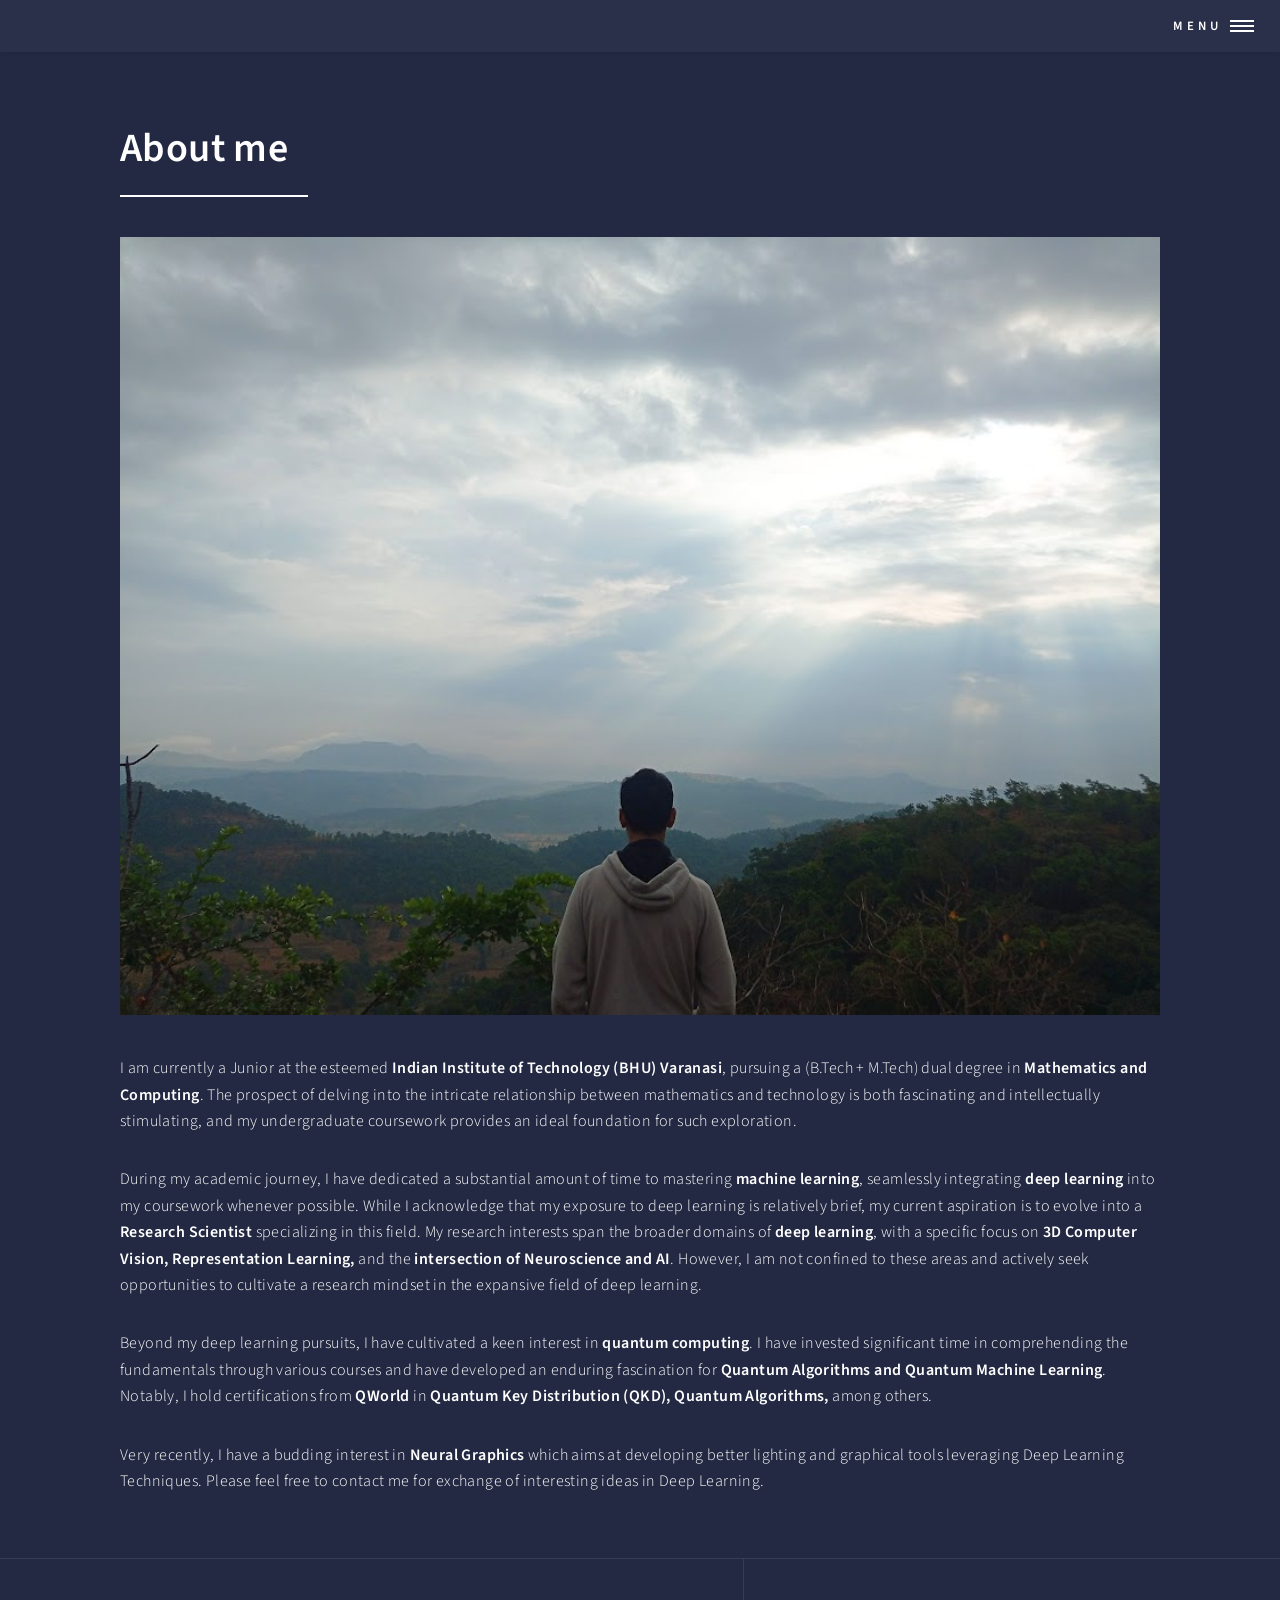
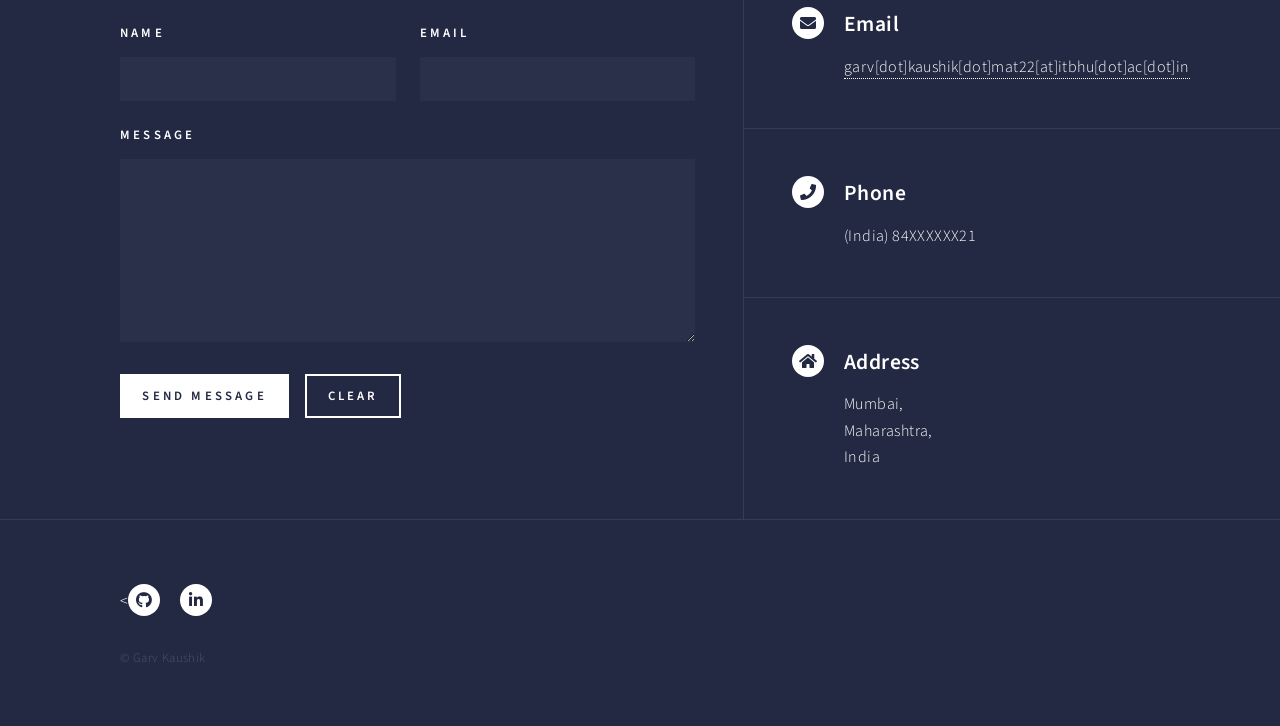
==== commit 0bb9f07e: "Normal update" ====
--- a/About_me.html
+++ b/About_me.html
@@ -27,10 +27,10 @@
 						<li><a href="About_me.html">About me</a></li>
 						<li><a href="Projects.html">Projects</a></li>
 						<li><a href="Experience.html">Experience</a></li>
-						<li><a href="Academic_Achievements.html">Academic Achievements</a></li>
+						<li><a href="Academic_Achievements.html">Scholastic Achievements</a></li>
 					</ul>
 					<ul class="actions stacked">
-						<li><a href="https://drive.google.com/file/d/11mmq-RxL48iSy49gNQ20xKnL7WQzldx2/view?usp=drive_link" class="button primary fit">CV/Resume</a></li>
+						<li><a href="https://drive.google.com/file/d/1P2FCLQ-v-iOdzoswnnBcxXWzdMwydCLp/view?usp=drive_link" class="button primary fit">CV/Resume</a></li>
 					</ul>
 				</nav>
 
@@ -44,10 +44,10 @@
 										<h1>About me</h1>
 									</header>
 									<span class="image main"><img src="images/About_me.jpg" alt="" /></span>
-									<p>I am currently a sophomore at the esteemed <Strong>Indian Institute of Technology (BHU) Varanasi</Strong>, pursuing a (B.Tech + M.Tech) dual degree in <Strong>Mathematics and Computing</Strong>. The prospect of delving into the intricate relationship between mathematics and technology is both fascinating and intellectually stimulating, and my undergraduate coursework provides an ideal foundation for such exploration.</p>
-									<p>During my academic journey, I have dedicated a substantial amount of time to mastering <Strong>machine learning</Strong>, seamlessly integrating <Strong>deep learning</Strong> into my coursework whenever possible. While I acknowledge that my exposure to deep learning is relatively brief, my current aspiration is to evolve into a <Strong>Research Scientist</Strong> specializing in this field.My research interests span the broader domains of <Strong>deep learning</Strong>, with a specific focus on <Strong>Vision-Language models, Representation Learning,</Strong> and the <Strong>intersection of Neuroscience and AI</Strong>. However, I am not confined to these areas and actively seek opportunities to cultivate a research mindset in the expansive field of deep learning. </p>
+									<p>I am currently a Junior at the esteemed <Strong>Indian Institute of Technology (BHU) Varanasi</Strong>, pursuing a (B.Tech + M.Tech) dual degree in <Strong>Mathematics and Computing</Strong>. The prospect of delving into the intricate relationship between mathematics and technology is both fascinating and intellectually stimulating, and my undergraduate coursework provides an ideal foundation for such exploration.</p>
+									<p>During my academic journey, I have dedicated a substantial amount of time to mastering <Strong>machine learning</Strong>, seamlessly integrating <Strong>deep learning</Strong> into my coursework whenever possible. While I acknowledge that my exposure to deep learning is relatively brief, my current aspiration is to evolve into a <Strong>Research Scientist</Strong> specializing in this field. My research interests span the broader domains of <Strong>deep learning</Strong>, with a specific focus on <Strong>3D Computer Vision, Representation Learning,</Strong> and the <Strong>intersection of Neuroscience and AI</Strong>. However, I am not confined to these areas and actively seek opportunities to cultivate a research mindset in the expansive field of deep learning. </p>
 									<p>Beyond my deep learning pursuits, I have cultivated a keen interest in <Strong>quantum computing</Strong>. I have invested significant time in comprehending the fundamentals through various courses and have developed an enduring fascination for <Strong>Quantum Algorithms and Quantum Machine Learning</Strong>. Notably, I hold certifications from <Strong>QWorld</Strong> in <Strong>Quantum Key Distribution (QKD), Quantum Algorithms,</Strong> among others.</p>
-									<p>Looking ahead, I am poised to contribute meaningfully to the evolving landscape of both deep learning and quantum computing, driven by a commitment to rigorous research and an insatiable curiosity for innovation</p>
+									<p>Very recently, I have a budding interest in <strong>Neural Graphics</strong> which aims at developing better lighting and graphical tools leveraging Deep Learning Techniques. Please feel free to contact me for exchange of interesting ideas in Deep Learning.</p>
 								</div>
 							</section>
 
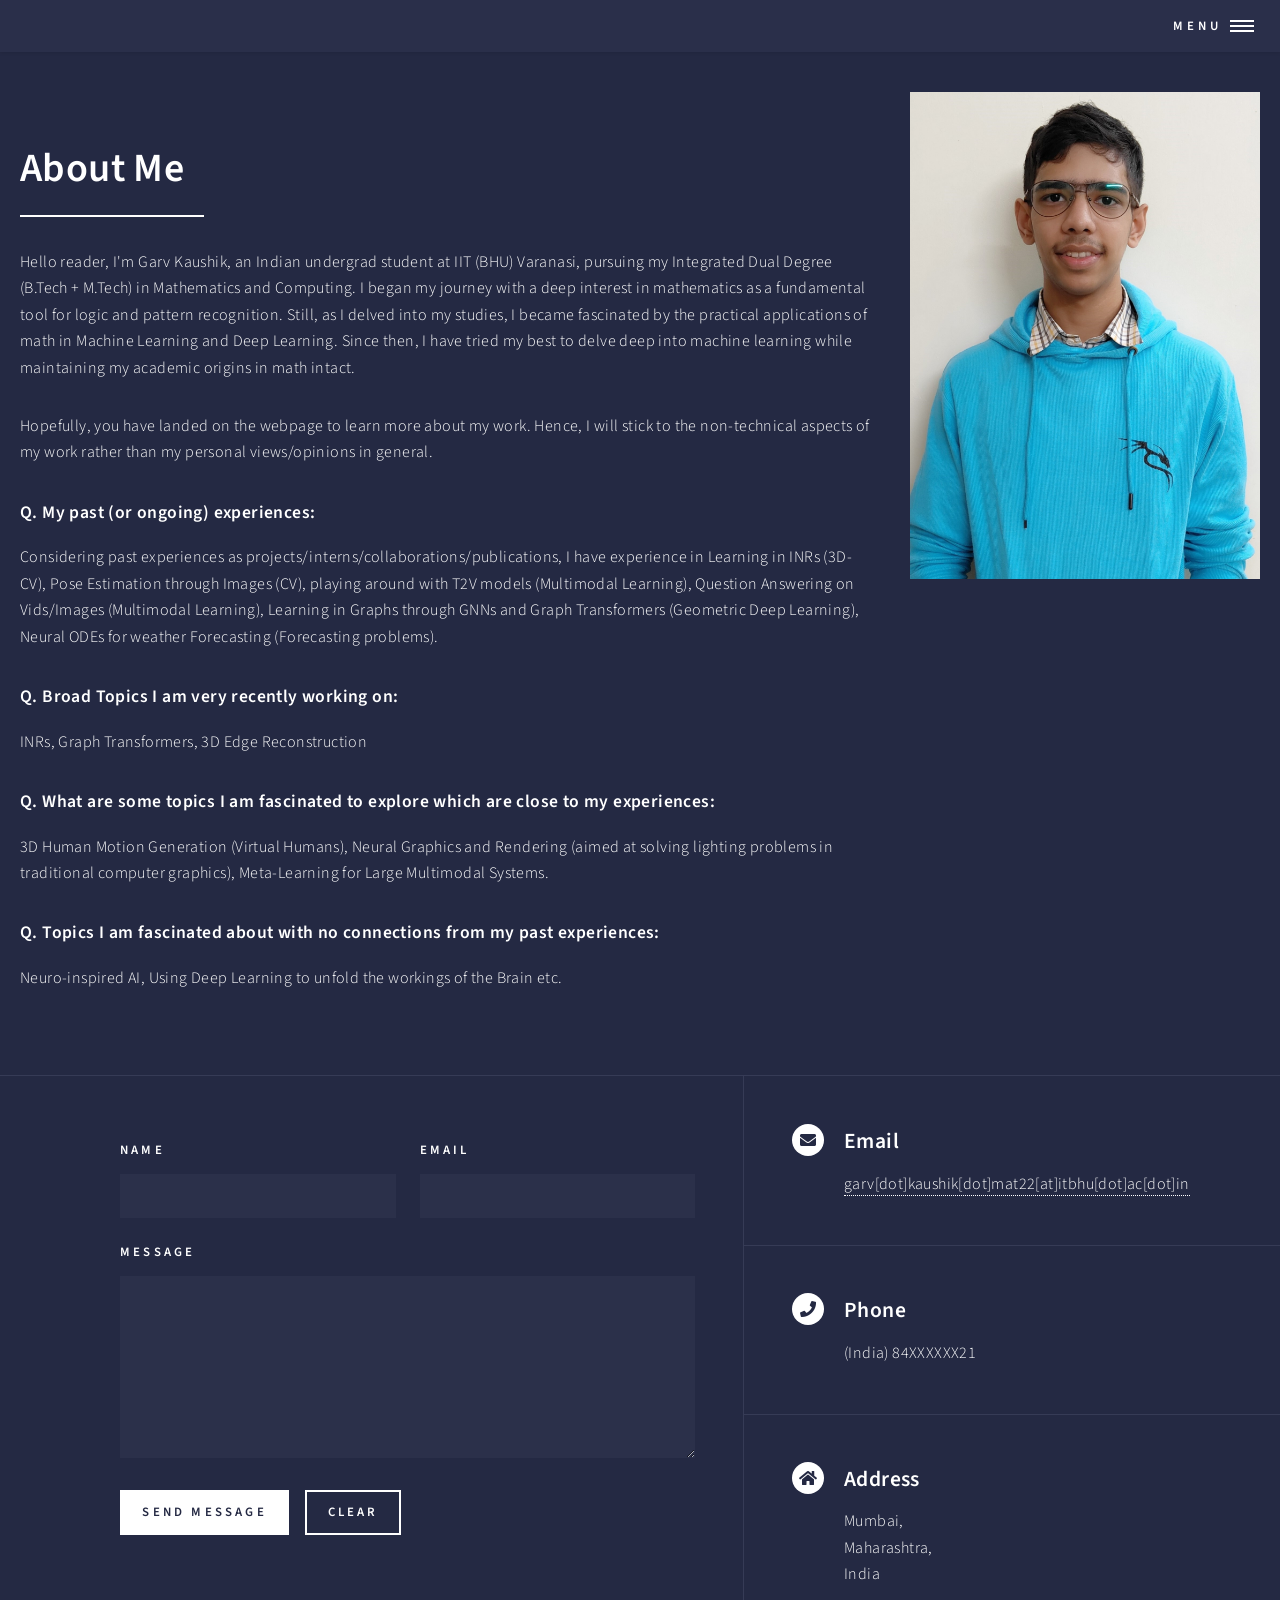
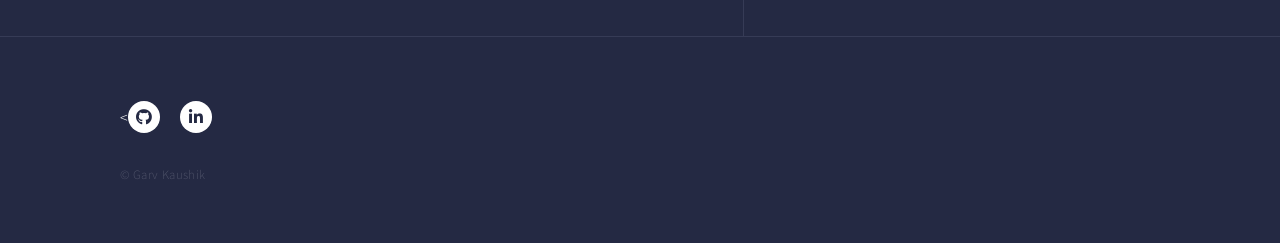
==== commit 1d3a2ed1: "changes g" ====
--- a/About_me.html
+++ b/About_me.html
@@ -35,23 +35,41 @@
 				</nav>
 
 				<!-- Main -->
-					<div id="main" class="alt">
-
-						<!-- One -->
-							<section id="one">
-								<div class="inner">
-									<header class="major">
-										<h1>About me</h1>
-									</header>
-									<span class="image main"><img src="images/About_me.jpg" alt="" /></span>
-									<p>I am currently a Junior at the esteemed <Strong>Indian Institute of Technology (BHU) Varanasi</Strong>, pursuing a (B.Tech + M.Tech) dual degree in <Strong>Mathematics and Computing</Strong>. The prospect of delving into the intricate relationship between mathematics and technology is both fascinating and intellectually stimulating, and my undergraduate coursework provides an ideal foundation for such exploration.</p>
-									<p>During my academic journey, I have dedicated a substantial amount of time to mastering <Strong>machine learning</Strong>, seamlessly integrating <Strong>deep learning</Strong> into my coursework whenever possible. While I acknowledge that my exposure to deep learning is relatively brief, my current aspiration is to evolve into a <Strong>Research Scientist</Strong> specializing in this field. My research interests span the broader domains of <Strong>deep learning</Strong>, with a specific focus on <Strong>3D Computer Vision, Representation Learning,</Strong> and the <Strong>intersection of Neuroscience and AI</Strong>. However, I am not confined to these areas and actively seek opportunities to cultivate a research mindset in the expansive field of deep learning. </p>
-									<p>Beyond my deep learning pursuits, I have cultivated a keen interest in <Strong>quantum computing</Strong>. I have invested significant time in comprehending the fundamentals through various courses and have developed an enduring fascination for <Strong>Quantum Algorithms and Quantum Machine Learning</Strong>. Notably, I hold certifications from <Strong>QWorld</Strong> in <Strong>Quantum Key Distribution (QKD), Quantum Algorithms,</Strong> among others.</p>
-									<p>Very recently, I have a budding interest in <strong>Neural Graphics</strong> which aims at developing better lighting and graphical tools leveraging Deep Learning Techniques. Please feel free to contact me for exchange of interesting ideas in Deep Learning.</p>
-								</div>
-							</section>
-
-					</div>
+				<div id="main" class="alt">
+					<!-- About Me Section -->
+					<section id="one" style="display: flex; align-items: flex-start; padding: 20px;">
+						<!-- Text Content on the left side -->
+						<div class="inner" style="flex: 1; padding-right: 20px;">
+							<header class="major">
+								<h1>About Me</h1>
+							</header>
+							<p>Hello reader, I'm Garv Kaushik, an Indian undergrad student at IIT (BHU) Varanasi, pursuing my Integrated Dual Degree (B.Tech + M.Tech) in Mathematics and Computing. I began my journey with a deep interest in mathematics as a fundamental tool for logic and pattern recognition. Still, as I delved into my studies, I became fascinated by the practical applications of math in Machine Learning and Deep Learning. Since then, I have tried my best to delve deep into machine learning while maintaining my academic origins in math intact.</p>
+							<p>Hopefully, you have landed on the webpage to learn more about my work. Hence, I will stick to the non-technical aspects of my work rather than my personal views/opinions in general.</p>
+							
+							<h4>Q. My past (or ongoing) experiences:</h4>
+							<p>Considering past experiences as projects/interns/collaborations/publications, I have experience in Learning in INRs (3D-CV), Pose Estimation through Images (CV), playing around with T2V models (Multimodal Learning), Question Answering on Vids/Images (Multimodal Learning), Learning in Graphs through GNNs and Graph Transformers (Geometric Deep Learning), Neural ODEs for weather Forecasting (Forecasting problems).</p>
+							
+							<h4>Q. Broad Topics I am very recently working on:</h4>
+							<p>INRs, Graph Transformers, 3D Edge Reconstruction</p>
+							
+							<h4>Q. What are some topics I am fascinated to explore which are close to my experiences:</h4>
+							<p>3D Human Motion Generation (Virtual Humans), Neural Graphics and Rendering (aimed at solving lighting problems in traditional computer graphics), Meta-Learning for Large Multimodal Systems.</p>
+							
+							<h4>Q. Topics I am fascinated about with no connections from my past experiences:</h4>
+							<p>Neuro-inspired AI, Using Deep Learning to unfold the workings of the Brain etc.</p>
+						</div>
+						
+						<!-- Image on the right side -->
+						<div style="flex: 0 0 350px; display: flex; align-items: center; justify-content: center; margin-left: 20px; margin-top: 20px;">
+							<img src="images/GK_profile.jpg" alt="Garv Kaushik" style="width: 100%; height: auto; max-height: 500px;">
+						</div>
+					</section>
+				</div>
+				
+				
+				
+				
+				
 
 				<!-- Contact -->
 					<section id="contact">
--- a/assets/css/main.css
+++ b/assets/css/main.css
@@ -18,6 +18,7 @@
     display: block; /* Ensure the image is treated as a block element */
     margin-bottom: 20px; /* Optional: Adjust margin as needed */
 }
+
 
 
 html, body, div, span, applet, object,
